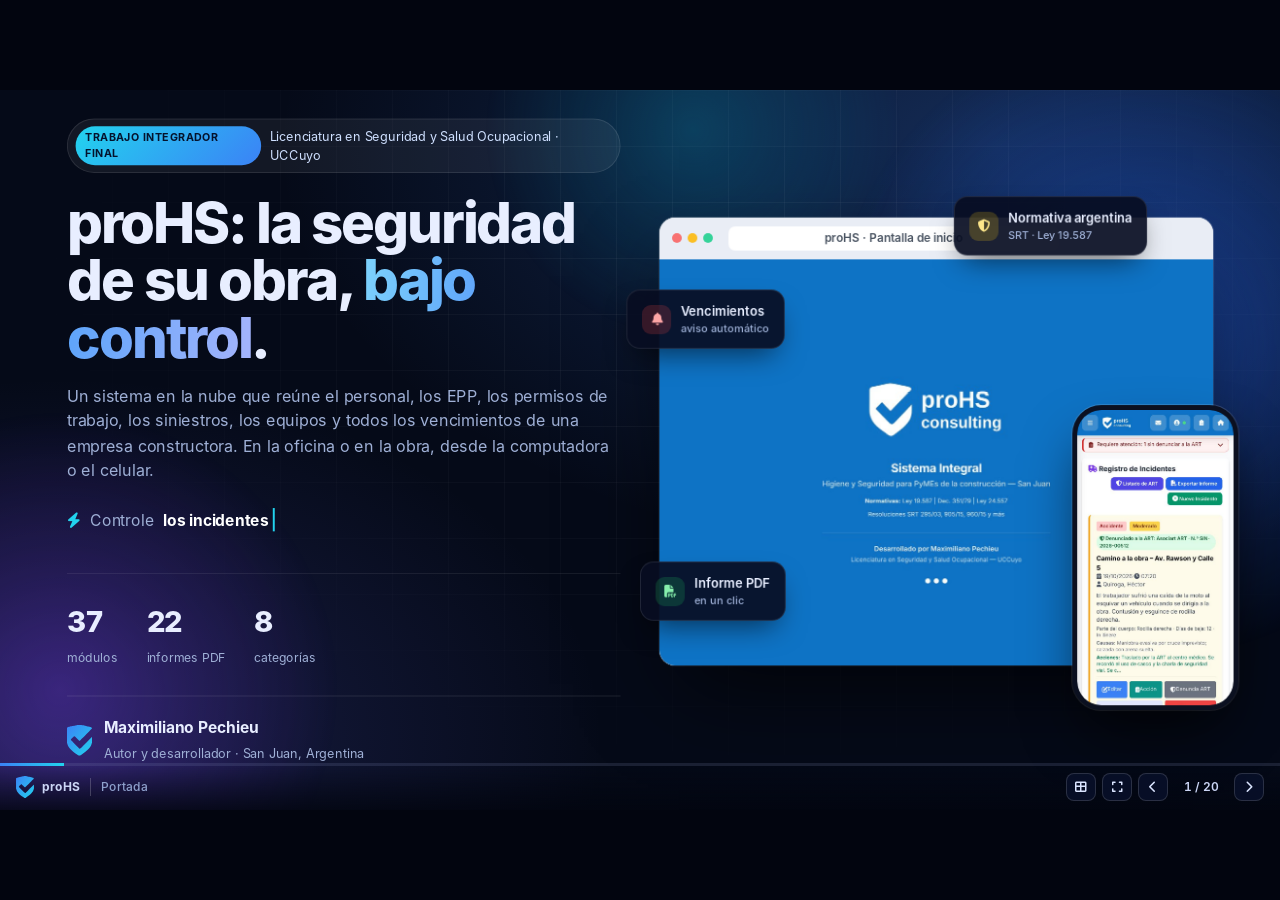
==== presentacion.html @ 83e99e9d "Publicar sitio proHS" ====
<!DOCTYPE html>
<html lang="es">
<head>
<meta charset="utf-8">
<meta name="viewport" content="width=device-width,initial-scale=1">
<title>proHS · Presentación</title>
<meta name="robots" content="noindex">
<meta name="theme-color" content="#050a18">
<link rel="icon" type="image/svg+xml" href="assets/img/logo-mark.svg">
<link rel="stylesheet" href="assets/css/fa.min.css">
<link rel="stylesheet" href="assets/css/deck-base.css">
<link rel="stylesheet" href="assets/css/deck.css">
</head>
<body>
<div id="dk">
  <div class="dkstage" id="dkstage">
<section class="slide hero cover" id="portada" data-title="Portada">
  <div class="grid-bg"></div><div class="blob a"></div><div class="blob b"></div><div class="blob c"></div>
  <div class="wrap">
    <div>
      <div class="pill rv"><b>TRABAJO INTEGRADOR FINAL</b> Licenciatura en Seguridad y Salud Ocupacional · UCCuyo</div>
      <h1 class="rv" style="--d:.08s">proHS: la seguridad de su obra, <span class="grad">bajo control</span>.</h1>
      <p class="lead rv" style="--d:.16s">Un sistema en la nube que reúne el personal, los EPP, los permisos de trabajo, los siniestros, los equipos y todos los vencimientos de una empresa constructora. En la oficina o en la obra, desde la computadora o el celular.</p>
      <div class="rot rv" style="--d:.22s"><i class="fa-solid fa-bolt"></i> Controle <span id="rot"></span></div>
      <div class="hstats rv" style="--d:.28s">
        <div><b data-count="37">0</b><span>módulos</span></div>
        <div><b data-count="22" data-plus="+">0</b><span>informes PDF</span></div>
        <div><b data-count="8">0</b><span>categorías</span></div>
      </div>
      <div class="cvauthor rv" style="--d:.34s"><img src="assets/img/logo-mark.svg" alt="" width="26" height="32"><div><b>Maximiliano Pechieu</b><small>Autor y desarrollador · San Juan, Argentina</small></div></div>
    </div>
    <div class="stage rv r" style="--d:.2s" id="stage3d">
      <div class="browser" id="tilt">
        <div class="bar"><i></i><i></i><i></i><span id="hwin">proHS · Pantalla de inicio</span></div>
        <div class="slides" id="hslides" data-zoom data-group="hero">
          <img class="on" src="assets/img/thumb/obra-splash.jpg" data-full="assets/img/full/obra-splash.jpg" data-title="Pantalla de inicio" data-win="Pantalla de inicio" alt="Pantalla de inicio de proHS">
          <img src="assets/img/thumb/obra-home.jpg" data-full="assets/img/full/obra-home.jpg" data-title="Página principal" data-win="Página principal" alt="Página principal de una obra" loading="lazy">
          <img src="assets/img/thumb/obra-incidents.jpg" data-full="assets/img/full/obra-incidents.jpg" data-title="Incidentes" data-win="Incidentes" alt="Registro de incidentes" loading="lazy">
          <img src="assets/img/thumb/obra-riskmatrix.jpg" data-full="assets/img/full/obra-riskmatrix.jpg" data-title="Matriz de riesgos" data-win="Matriz de riesgos" alt="Matriz de riesgos" loading="lazy">
          <img src="assets/img/thumb/obra-dashboard.jpg" data-full="assets/img/full/obra-dashboard.jpg" data-title="Resumen y estadísticas" data-win="Resumen y estadísticas" alt="Resumen y estadísticas" loading="lazy">
        </div>
      </div>
      <div class="hphone"><img src="assets/img/thumb/mobile-incidents.jpg" alt="Registro de incidentes en el celular"></div>
      <div class="chipf c1"><i class="fa-solid fa-bell"></i><div>Vencimientos<small>aviso automático</small></div></div>
      <div class="chipf c2"><i class="fa-solid fa-file-pdf"></i><div>Informe PDF<small>en un clic</small></div></div>
      <div class="chipf c3"><i class="fa-solid fa-shield-halved"></i><div>Normativa argentina<small>SRT · Ley 19.587</small></div></div>
    </div>
  </div>
</section>
<section class="slide stats stats-s" id="sistema" data-title="Todo en un sistema"><div class="wrap">
  <span class="eyebrow rv">Todo en un sistema</span>
  <h2 class="title rv" style="--d:.06s">Un legajo de seguridad que <span class="grad">nunca se vence</span>.</h2>
  <p class="lead rv" style="--d:.12s">Casi todos los módulos tienen fechas: habilitaciones, exámenes, extintores, seguros y capacitaciones. proHS las junta en un calendario y le avisa antes de que algo se venza.</p>
  <div class="sgrid">
    <div class="sbox rv z" style="--c:#38bdf8"><i class="fa-solid fa-layer-group"></i><b data-count="37">0</b><span>módulos de gestión</span></div>
    <div class="sbox rv z" style="--c:#a78bfa;--d:.08s"><i class="fa-solid fa-file-pdf"></i><b data-count="22" data-plus="+">0</b><span>informes PDF listos</span></div>
    <div class="sbox rv z" style="--c:#34d399;--d:.16s"><i class="fa-solid fa-leaf"></i><b data-count="13">0</b><span>pestañas de gestión ambiental</span></div>
    <div class="sbox rv z" style="--c:#fbbf24;--d:.24s"><i class="fa-solid fa-book"></i><b data-count="120" data-plus="+">0</b><span>términos en el glosario SRT</span></div>
  </div>
</div><div class="marq"><div class="track" id="marq"></div></div></section>
<section class="slide feat feat-a" id="funciones" data-title="Un solo sistema, en la obra y en la oficina"><div class="wrap"><span class="eyebrow rv">Lo que hace especial a proHS</span><h2 class="title rv" style="--d:.06s">Un solo sistema, <span class="grad">en la obra y en la oficina</span>.</h2><div class="bento"><div class="bx w4 rv" style="--c:#0891b2">
      <div class="ic"><i class="fa-solid fa-calendar-days"></i></div>
      <h3>Un calendario único de vencimientos</h3>
      <p>Habilitaciones, exámenes médicos, recargas de extintores, seguros y capacitaciones en una sola vista. Pase el cursor por un día y mire el detalle.</p>
      <div class="shot" data-zoom data-group="feat" data-full="assets/img/full/tooltip-calendario.jpg" data-title="Calendario de vencimientos" data-cap="Al pasar el cursor sobre un día aparece el detalle de sus eventos."><img src="assets/img/thumb/tooltip-calendario.jpg" alt="Calendario con detalle" loading="lazy"></div>
    </div><div class="bx w2 rv" style="--c:#dc2626;--d:.08s">
      <div class="ic"><i class="fa-solid fa-file-pdf"></i></div>
      <h3>Informes PDF en un clic</h3>
      <p>Con membrete propio, listos para presentar o archivar.</p>
      <div class="fan">
        <img src="assets/img/pdf/riesgos.jpg" data-zoom data-group="feat" data-full="assets/img/pdf/riesgos.jpg" data-title="Informe de matriz de riesgos" alt="Informe de riesgos" loading="lazy">
        <img src="assets/img/pdf/incidentes.jpg" data-zoom data-group="feat" data-full="assets/img/pdf/incidentes.jpg" data-title="Informe de incidentes" alt="Informe de incidentes" loading="lazy">
        <img src="assets/img/pdf/extintores.jpg" data-zoom data-group="feat" data-full="assets/img/pdf/extintores.jpg" data-title="Informe de extintores" alt="Informe de extintores" loading="lazy">
      </div>
    </div><div class="bx w2 rv" style="--c:#4f46e5">
      <div class="ic"><i class="fa-solid fa-building"></i></div>
      <h3>Empresas y obras</h3>
      <p>La constructora es dueña del personal y los equipos; cada obra guarda sus propios datos sin mezclarse con las demás.</p>
      <div class="tags"><span>Personal compartido</span><span>Equipos por obra</span><span>Historial</span></div>
    </div><div class="bx w2 rv" style="--c:#d97706;--d:.08s">
      <div class="ic"><i class="fa-solid fa-scale-balanced"></i></div>
      <h3>Normativa argentina integrada</h3>
      <p>Matriz de riesgos, RGRL, carga de fuego, NIOSH y glosario con la normativa de cada término.</p>
      <div class="tags"><span>Ley 19.587</span><span>Dec. 351/79</span><span>Dec. 911/96</span><span>Res. SRT</span></div>
    </div><div class="bx w2 rv" style="--c:#0d9488;--d:.16s">
      <div class="ic"><i class="fa-solid fa-user-shield"></i></div>
      <h3>Perfiles y permisos</h3>
      <p>Cada persona ve solo los módulos que su perfil habilita. Cinco perfiles de fábrica y los propios que necesite.</p>
      <div class="tags"><span>Usuarios</span><span>Auditoría</span><span>Copias</span></div>
    </div></div></div></section>
<section class="slide nomina nom-s" id="nomina" data-title="Nómina de personal"><div class="wrap">
  <div class="nmh">
    <span class="eyebrow rv">Nómina de personal</span>
    <h2 class="title rv" style="--d:.06s">Carga un dato una vez y <span class="grad">se ve en toda la aplicación</span>.</h2>
    <p class="lead rv" style="--d:.12s">Cada trabajador tiene una ficha que se completa sola con lo que se registra en los demás módulos. Mire cómo lo que se carga en un módulo aparece en la ficha, sin volver a escribir nada.</p>
    <div class="tpills rv" style="--d:.18s"><span><i class="fa-solid fa-helmet-safety"></i> Obras</span><span><i class="fa-solid fa-shield-halved"></i> ART</span><span><i class="fa-solid fa-user-doctor"></i> Vigilancia de salud</span><span><i class="fa-solid fa-graduation-cap"></i> Capacitaciones</span><span><i class="fa-solid fa-vest-patches"></i> EPP</span><span><i class="fa-solid fa-file-signature"></i> Protocolos</span></div>
  </div>
  <div class="ttabs nmt rv" id="nmt" role="tablist" aria-label="Elegir ejemplo" style="--d:.2s">
    <button class="on" data-s="0" style="--c:#7c3aed" role="tab"><i class="fa-solid fa-vest-patches"></i> Entrega de EPP</button>
    <button data-s="1" style="--c:#2563eb" role="tab"><i class="fa-solid fa-graduation-cap"></i> Capacitación</button>
    <button data-s="2" style="--c:#d97706" role="tab"><i class="fa-solid fa-user-doctor"></i> Examen médico</button>
    <button data-s="3" style="--c:#4f46e5" role="tab"><i class="fa-solid fa-file-signature"></i> Protocolo nuevo</button>
  </div>
  <div class="nmst rv" style="--d:.25s" id="nmst" aria-label="Ejemplo animado: un dato cargado en un módulo aparece en la ficha del trabajador">
    <div class="win wl" id="wl">
      <!-- 0 · EPP -->
      <div class="lp on" data-s="0">
        <div class="wb"><i></i><i></i><i></i><span>proHS · Gestión de EPP</span></div>
        <div class="wbd">
          <div class="mh"><i class="fa-solid fa-helmet-safety" style="color:#6d28d9"></i> Gestión de EPP</div>
          <div class="ft">Registrar Entrega de EPP</div>
          <div class="fld" data-step data-t="Mamani, Carlos"><span class="phd">Empleado (elija de la nómina) *</span><span class="tx"></span></div>
          <div class="g2"><div class="fld" data-step data-t="Pantalla facial"><span class="phd">Artículo EPP *</span><span class="tx"></span></div><div class="fld" data-step data-t="Única"><span class="phd">Talla</span><span class="tx"></span></div></div>
          <div class="g2"><div class="fld" data-step data-t="1"><span class="phd">Cantidad *</span><span class="tx"></span></div><div class="fld" data-step data-t="12"><span class="phd">Vida útil (meses)</span><span class="tx"></span></div></div>
          <div class="sg" data-step="sig"><small><i class="fa-solid fa-file-signature"></i> Firma del empleado que recibe</small><svg viewBox="0 0 220 44" preserveAspectRatio="none"><path d="M6 30 C20 6 30 40 44 20 S66 8 76 26 S96 38 108 16 S130 10 140 28 S168 36 214 12" pathLength="1"/></svg></div>
          <button type="button" class="bt g" data-step="btn"><i class="fa-solid fa-floppy-disk"></i> Registrar Entrega</button>
        </div>
        <div class="tst"><i class="fa-solid fa-circle-check"></i> Entrega registrada</div>
      </div>
      <!-- 1 · Capacitación -->
      <div class="lp" data-s="1">
        <div class="wb"><i></i><i></i><i></i><span>proHS · Capacitaciones</span></div>
        <div class="wbd">
          <div class="mh"><i class="fa-solid fa-graduation-cap" style="color:#1d4ed8"></i> Capacitaciones</div>
          <div class="ft">Nueva Capacitación</div>
          <div class="fld" data-step data-t="Trabajo seguro en altura"><span class="phd">Título de la capacitación *</span><span class="tx"></span></div>
          <div class="g2"><div class="fld" data-step data-t="2"><span class="phd">Duración (hs) *</span><span class="tx"></span></div><div class="fld" data-step data-t="Téc. M. Vega"><span class="phd">Instructor *</span><span class="tx"></span></div></div>
          <div class="cks"><small>Asistentes (de la nómina de personal)</small>
            <label class="ck"><i class="ckb"></i> Godoy, Ramón</label>
            <label class="ck" data-step="ck"><i class="ckb"></i> Mamani, Carlos</label>
            <label class="ck"><i class="ckb"></i> Pérez, Juan</label></div>
          <div class="cks"><small>Protocolos que se explican</small><label class="ck" data-step="ck"><i class="ckb"></i> <b class="mono">PRC-001</b> Rev. 02 — Trabajo en altura</label></div>
          <button type="button" class="bt b" data-step="btn"><i class="fa-solid fa-floppy-disk"></i> Guardar capacitación</button>
        </div>
        <div class="tst"><i class="fa-solid fa-circle-check"></i> Capacitación guardada</div>
      </div>
      <!-- 2 · Examen -->
      <div class="lp" data-s="2">
        <div class="wb"><i></i><i></i><i></i><span>proHS · Vigilancia de Salud</span></div>
        <div class="wbd">
          <div class="mh"><i class="fa-solid fa-heart-pulse" style="color:#be123c"></i> Vigilancia de Salud</div>
          <div class="ft">Nuevo Examen Médico</div>
          <div class="fld sel" data-step data-t="Mamani, Carlos"><span class="phd">Elegir de la nómina de personal...</span><span class="tx"></span><i class="fa-solid fa-chevron-down"></i></div>
          <div class="g2"><div class="fld sel" data-step data-t="Periódico"><span class="phd">Tipo de examen *</span><span class="tx"></span><i class="fa-solid fa-chevron-down"></i></div><div class="fld sel" data-step data-t="Apto"><span class="phd">Resultado</span><span class="tx"></span><i class="fa-solid fa-chevron-down"></i></div></div>
          <div class="g2"><div class="fld" data-step data-t="17/11/2026"><span class="phd">Fecha del examen</span><span class="tx"></span></div><div class="fld" data-step data-t="17/11/2027"><span class="phd">Próximo control</span><span class="tx"></span></div></div>
          <div class="note"><i class="fa-solid fa-lock"></i> Los datos de salud quedan protegidos: solo los ven los perfiles autorizados.</div>
          <button type="button" class="bt g" data-step="btn"><i class="fa-solid fa-floppy-disk"></i> Guardar examen</button>
        </div>
        <div class="tst"><i class="fa-solid fa-circle-check"></i> Examen registrado</div>
      </div>
      <!-- 3 · Protocolo -->
      <div class="lp" data-s="3">
        <div class="wb"><i></i><i></i><i></i><span>proHS · Protocolos y procedimientos</span></div>
        <div class="wbd">
          <div class="mh"><i class="fa-solid fa-file-signature" style="color:#4338ca"></i> Protocolos y procedimientos</div>
          <div class="ft">Nuevo documento</div>
          <div class="g2"><div class="fld" data-step data-t="PRC-005"><span class="phd">Código *</span><span class="tx"></span></div><div class="fld" data-step data-t="00"><span class="phd">Revisión</span><span class="tx"></span></div></div>
          <div class="fld" data-step data-t="Trabajo en espacios confinados"><span class="phd">Título *</span><span class="tx"></span></div>
          <div class="fld sel" data-step data-t="Vigente"><span class="phd">Estado</span><span class="tx"></span><i class="fa-solid fa-chevron-down"></i></div>
          <div class="note"><i class="fa-solid fa-paperclip"></i> El archivo del procedimiento se adjunta al documento.</div>
          <button type="button" class="bt b" data-step="btn"><i class="fa-solid fa-floppy-disk"></i> Guardar</button>
        </div>
        <div class="tst"><i class="fa-solid fa-circle-check"></i> Documento guardado</div>
      </div>
    </div>

    <div class="nmlk" aria-hidden="true"><i class="fa-solid fa-right-long"></i><span>Se refleja en la ficha</span></div>

    <div class="win wr" id="wr">
      <!-- 0 · EPP -->
      <div class="rp on" data-s="0">
        <div class="wb"><i></i><i></i><i></i><span>proHS · Nómina de Personal · Ficha</span></div>
        <div class="wbd"><div class="fh"><span class="fav">M</span><div><b>Mamani, Carlos</b><small>Oficial albañil · Estructura · Personal propio · Leg. LEG-0231</small><div class="chs"><span class="ch g">ART vigente</span><span class="ch g">Apto</span><span class="ch n">Activo</span></div></div></div>
          <section class="cd blue" data-fly><header><i class="fa-solid fa-hard-hat"></i><span>EPP entregados (<span class="bf">2</span><span class="af">3</span>)</span></header><ul>
            <li class="af nw"><span>Pantalla facial</span><em>17/11/2026</em><b class="nuevo">Nuevo</b></li>
            <li class=""><span>Arnés de seguridad</span><em>12/3/2026</em></li><li class=""><span>Casco de seguridad</span><em>12/3/2026</em></li></ul></section>
          <section class="cd blue"><header><i class="fa-solid fa-graduation-cap"></i> Capacitaciones (2)</header><ul><li class=""><span>Primeros auxilios y RCP básico</span><em>18/6/2026</em></li><li class=""><span>Uso y Mantenimiento de EPP</span><em>5/4/2026</em></li></ul></section>
        </div>
      </div>
      <!-- 1 · Capacitación -->
      <div class="rp" data-s="1">
        <div class="wb"><i></i><i></i><i></i><span>proHS · Nómina de Personal · Ficha</span></div>
        <div class="wbd"><div class="fh"><span class="fav">M</span><div><b>Mamani, Carlos</b><small>Oficial albañil · Estructura · Personal propio · Leg. LEG-0231</small><div class="chs"><span class="ch g">ART vigente</span><span class="ch g">Apto</span><span class="ch n">Activo</span></div></div></div>
          <section class="cd blue" data-fly><header><i class="fa-solid fa-graduation-cap"></i><span>Capacitaciones (<span class="bf">2</span><span class="af">3</span>)</span></header><ul>
            <li class="af nw"><span>Trabajo seguro en altura</span><em>17/11/2026</em><b class="nuevo">Nuevo</b></li><li class=""><span>Primeros auxilios y RCP básico</span><em>18/6/2026</em></li><li class=""><span>Uso y Mantenimiento de EPP</span><em>5/4/2026</em></li></ul></section>
          <section class="cd ind"><header><i class="fa-solid fa-book"></i> Protocolos y procedimientos vigentes</header><ul class="pr">
            <li><span><b class="mono">INS-004</b> Rev. 00 — Hormigonado con bomba y vibrado</span><span class="ch g">Al día · Rev. 00</span></li>
            <li class="chg"><span><b class="mono">PRC-001</b> Rev. 02 — Trabajo en altura</span><span class="bf ch r">Sin capacitar ni notificar</span><span class="af ch g nw">Al día · Rev. 02 · 17/11/2026</span></li></ul></section>
        </div>
      </div>
      <!-- 2 · Examen -->
      <div class="rp" data-s="2">
        <div class="wb"><i></i><i></i><i></i><span>proHS · Nómina de Personal · Ficha</span></div>
        <div class="wbd"><div class="fh"><span class="fav">M</span><div><b>Mamani, Carlos</b><small>Oficial albañil · Estructura · Personal propio · Leg. LEG-0231</small><div class="chs"><span class="ch g">ART vigente</span><span class="ch r bf">Sin examen médico</span><span class="ch g af">Apto</span><span class="ch n">Activo</span></div></div></div>
          <section class="cd yel" data-fly><header><i class="fa-solid fa-user-doctor"></i> Aptitud médica</header>
            <p class="warnp bf"><i class="fa-solid fa-triangle-exclamation"></i> No hay examen cargado en el módulo Médico para este trabajador.</p>
            <dl class="af nw"><div><dt>Último examen</dt><dd>17/11/2026 (Periódico)</dd></div><div><dt>Resultado</dt><dd>Apto</dd></div><div><dt>Próximo control</dt><dd>17/11/2027</dd></div></dl></section>
          <section class="cd grn"><header><i class="fa-solid fa-shield-halved"></i> ART</header>
            <dl><div><dt>Aseguradora</dt><dd>Cuyo ART</dd></div><div><dt>Vigencia</dt><dd>1/1/2026 al 31/3/2027</dd></div></dl></section>
        </div>
      </div>
      <!-- 3 · Protocolo -->
      <div class="rp" data-s="3">
        <div class="wb"><i></i><i></i><i></i><span>proHS · Nómina de Personal · Ficha</span></div>
        <div class="wbd"><div class="fh"><span class="fav">M</span><div><b>Mamani, Carlos</b><small>Oficial albañil · Estructura · Personal propio · Leg. LEG-0231</small><div class="chs"><span class="ch g">ART vigente</span><span class="ch g">Apto</span><span class="ch n">Activo</span></div></div></div>
          <section class="cd ind" data-fly><header><i class="fa-solid fa-book"></i> Protocolos y procedimientos vigentes</header><ul class="pr">
            <li><span><b class="mono">INS-004</b> Rev. 00 — Hormigonado con bomba y vibrado</span><span class="ch g">Al día · Rev. 00</span></li>
            <li><span><b class="mono">PRC-001</b> Rev. 02 — Trabajo en altura</span><span class="ch g">Al día · Rev. 02</span></li>
            <li class="af nw"><span><b class="mono">PRC-005</b> Rev. 00 — Trabajo en espacios confinados</span><span class="ch r">Sin capacitar ni notificar</span></li></ul></section>
          <section class="cd blue"><header><i class="fa-solid fa-graduation-cap"></i> Capacitaciones (2)</header><ul><li class=""><span>Primeros auxilios y RCP básico</span><em>18/6/2026</em></li><li class=""><span>Uso y Mantenimiento de EPP</span><em>5/4/2026</em></li></ul></section>
        </div>
      </div>
    </div>
    <div class="cur" id="cur" aria-hidden="true"><svg viewBox="0 0 24 24" width="22" height="22"><path d="M4 2l15 9-7 1.6L9 20z" fill="#0f172a" stroke="#fff" stroke-width="1.4" stroke-linejoin="round"/></svg><i class="rip"></i></div>
    <div class="fly" id="fly" aria-hidden="true"><i class="fa-solid fa-arrow-right-arrow-left"></i><span></span></div>
  </div>
  <p class="nmcap" id="nmcap" aria-live="polite"></p>
</div></section>
<section class="slide docs light doc-a" id="documentos" data-title="Gestión documental"><div class="wrap"><div class="nmh">
    <span class="eyebrow rv">Gestión documental</span>
    <h2 class="title rv" style="--d:.06s">Todos los documentos <span class="grad">al alcance</span>, sin carpetas compartidas.</h2>
    <p class="lead rv" style="--d:.12s">Programas de seguridad, constancias de ART, habilitaciones, seguros, certificados, planos y actas: todo vive dentro de proHS, cargado una sola vez con su vencimiento y su archivo adjunto.</p>
    <div class="tpills rv" style="--d:.18s"><span><i class="fa-solid fa-paperclip"></i> Archivos adjuntos</span><span><i class="fa-solid fa-calendar-check"></i> Vencimientos</span><span><i class="fa-solid fa-map-location-dot"></i> Guía por provincia y rubro</span><span><i class="fa-solid fa-comments"></i> Comentarios</span><span><i class="fa-solid fa-file-pdf"></i> Legajo de obra</span></div>
  </div><div class="ttabs nmt rv" id="dct" role="tablist" aria-label="Elegir ejemplo" style="--d:.2s">
    <button class="on" data-s="0" style="--c:#0f766e" role="tab"><i class="fa-solid fa-file-circle-check"></i> Renovar un documento vencido</button>
    <button data-s="1" style="--c:#2563eb" role="tab"><i class="fa-solid fa-shield-halved"></i> Cargar lo que faltaba</button>
    <button data-s="2" style="--c:#d97706" role="tab"><i class="fa-solid fa-hourglass-half"></i> Renovar antes de que venza</button>
  </div><div class="nmst rv" style="--d:.25s" id="dcst" aria-label="Ejemplo animado: un documento cargado actualiza el estado de toda la documentación">
    <div class="win wl">
      <div class="lp on" data-s="0">
        <div class="wb"><i></i><i></i><i></i><span>proHS · Gestión Documental</span></div>
        <div class="wbd">
          <div class="mh"><i class="fa-solid fa-folder-open" style="color:#0f766e"></i> Agregar Documento</div>
          <div class="fld sel" data-step data-t="Programa de Seguridad (Res. 51/97)"><span class="phd">Tipo de documento *</span><span class="tx"></span><i class="fa-solid fa-chevron-down"></i></div>
          <div class="g2"><div class="fld" data-step data-t="Vigente"><span class="phd">Estado *</span><span class="tx"></span></div><div class="fld" data-step data-t="28/10/2027"><span class="phd">Fecha de vencimiento</span><span class="tx"></span></div></div>
          <div class="g2"><div class="fld" data-step data-t="Gabriela Ríos"><span class="phd">Responsable</span><span class="tx"></span></div><div class="fld" data-step data-t="PS-2026-021"><span class="phd">N.º de expediente</span><span class="tx"></span></div></div>
          <div class="fld" data-step data-t="programa-seguridad-2026.pdf"><span class="phd"><i class="fa-solid fa-paperclip"></i> Archivo adjunto (PDF, foto o Word)</span><span class="tx"></span></div>
          <button type="button" class="bt g" data-step="btn"><i class="fa-solid fa-floppy-disk"></i> Guardar Documento</button>
        </div>
        <div class="tst"><i class="fa-solid fa-circle-check"></i> Documento guardado</div>
      </div>
      <div class="lp" data-s="1">
        <div class="wb"><i></i><i></i><i></i><span>proHS · Gestión Documental</span></div>
        <div class="wbd">
          <div class="mh"><i class="fa-solid fa-folder-open" style="color:#0f766e"></i> Agregar Documento</div>
          <div class="fld sel" data-step data-t="Constancia de Afiliación a ART"><span class="phd">Tipo de documento *</span><span class="tx"></span><i class="fa-solid fa-chevron-down"></i></div>
          <div class="g2"><div class="fld" data-step data-t="Vigente"><span class="phd">Estado *</span><span class="tx"></span></div><div class="fld" data-step data-t="31/03/2027"><span class="phd">Fecha de vencimiento</span><span class="tx"></span></div></div>
          <div class="g2"><div class="fld" data-step data-t="Cuyo ART"><span class="phd">Responsable</span><span class="tx"></span></div><div class="fld" data-step data-t="ART-2026-0415"><span class="phd">N.º de expediente</span><span class="tx"></span></div></div>
          <div class="fld" data-step data-t="constancia-art-2026.pdf"><span class="phd"><i class="fa-solid fa-paperclip"></i> Archivo adjunto (PDF, foto o Word)</span><span class="tx"></span></div>
          <button type="button" class="bt g" data-step="btn"><i class="fa-solid fa-floppy-disk"></i> Guardar Documento</button>
        </div>
        <div class="tst"><i class="fa-solid fa-circle-check"></i> Constancia guardada</div>
      </div>
      <div class="lp" data-s="2">
        <div class="wb"><i></i><i></i><i></i><span>proHS · Gestión Documental</span></div>
        <div class="wbd">
          <div class="mh"><i class="fa-solid fa-folder-open" style="color:#0f766e"></i> Agregar Documento</div>
          <div class="fld sel" data-step data-t="Coordinación de H&amp;S entre Contratistas"><span class="phd">Tipo de documento *</span><span class="tx"></span><i class="fa-solid fa-chevron-down"></i></div>
          <div class="g2"><div class="fld" data-step data-t="Vigente"><span class="phd">Estado *</span><span class="tx"></span></div><div class="fld" data-step data-t="17/11/2027"><span class="phd">Fecha de vencimiento</span><span class="tx"></span></div></div>
          <div class="g2"><div class="fld" data-step data-t="Maximiliano Pechieu"><span class="phd">Responsable</span><span class="tx"></span></div><div class="fld" data-step data-t="COORD-2026-02"><span class="phd">N.º de expediente</span><span class="tx"></span></div></div>
          <div class="fld" data-step data-t="acta-coordinacion-contratistas.pdf"><span class="phd"><i class="fa-solid fa-paperclip"></i> Archivo adjunto (PDF, foto o Word)</span><span class="tx"></span></div>
          <button type="button" class="bt g" data-step="btn"><i class="fa-solid fa-floppy-disk"></i> Guardar Documento</button>
        </div>
        <div class="tst"><i class="fa-solid fa-circle-check"></i> Documento renovado</div>
      </div>
    </div>
    <div class="nmlk" aria-hidden="true"><i class="fa-solid fa-right-long"></i><span>Se actualiza el estado</span></div>
    <div class="win wr">
      <div class="rp on" data-s="0">
        <div class="wb"><i></i><i></i><i></i><span>proHS · Gestión Documental</span></div>
        <div class="wbd"><div class="mh"><i class="fa-solid fa-folder-open" style="color:#0f766e"></i> Gestión Documental</div>
          <div class="kps"><div class="kp g"><b><span class="bf">19</span><span class="af">20</span></b><small>Al día</small></div><div class="kp y"><b>1</b><small>Por vencer</small></div><div class="kp r"><b><span class="bf">6</span><span class="af">5</span></b><small>Vencidos o faltantes</small></div><div class="kp b"><b>2</b><small>En trámite</small></div></div>
          <div class="dcw" data-fly>
            <section class="cd dk red bf"><header><i class="fa-solid fa-circle-xmark"></i><span>Programa de Seguridad (Res. 51/97)</span></header><dl><div><dt>Estado</dt><dd>Vencido (vencido hace 20 días)</dd></div><div><dt>Vencimiento</dt><dd>28/10/2026</dd></div><div><dt>Responsable</dt><dd>Gabriela Ríos</dd></div></dl></section>
            <section class="cd dk grn af nw"><header><i class="fa-solid fa-circle-check"></i><span>Programa de Seguridad (Res. 51/97)</span><b class="nuevo">Nuevo</b></header><dl><div><dt>Estado</dt><dd>Vigente (vence en 365 días)</dd></div><div><dt>Vencimiento</dt><dd>28/10/2027</dd></div><div><dt>Responsable</dt><dd>Gabriela Ríos</dd></div><div><dt>Adjunto</dt><dd><i class="fa-solid fa-paperclip"></i> programa-seguridad-2026.pdf</dd></div></dl></section>
          </div>
          <section class="cd dk yel"><header><i class="fa-solid fa-triangle-exclamation"></i><span>Coordinación de H&amp;S entre Contratistas (Res. SRT 319/99)</span></header><dl><div><dt>Estado</dt><dd>Por vencer (vence en 22 días)</dd></div><div><dt>Vencimiento</dt><dd>09/12/2026</dd></div></dl></section>
        </div>
      </div>
      <div class="rp" data-s="1">
        <div class="wb"><i></i><i></i><i></i><span>proHS · Guía de requisitos y habilitaciones</span></div>
        <div class="wbd"><div class="mh"><i class="fa-solid fa-map-location-dot" style="color:#0f766e"></i> Guía de requisitos</div>
          <div class="ft">San Juan · Construcción / obra</div>
          <div class="pgh"><span class="bf">53% cubierto</span><span class="af nw">56% cubierto</span></div>
          <div class="pgb"><i class="bf" style="width:53%"></i><i class="af" style="width:56%"></i></div>
          <div class="chs"><span class="ch g"><span class="bf">18</span><span class="af">19</span> Cumple</span><span class="ch r"><span class="bf">14</span><span class="af">13</span> Falta</span><span class="ch n">2 Vencido</span><span class="ch n">1 En trámite</span></div>
          <div class="dcw" data-fly>
            <section class="cd dk red bf"><header><span class="ch r">Falta</span><span>Afiliación a una ART y constancia de cobertura vigente</span></header><p class="warnp"><i class="fa-solid fa-magnifying-glass"></i> No hay documento ni registro cargado en proHS.</p></section>
            <section class="cd dk grn af nw"><header><span class="ch g">Cumple</span><span>Afiliación a una ART y constancia de cobertura vigente</span><b class="nuevo">Nuevo</b></header><p class="okp"><i class="fa-solid fa-paperclip"></i> Constancia de Afiliación a ART · vence 31/03/2027</p></section>
          </div>
          <section class="cd dk"><header><span class="ch r">Falta</span><span>Certificado de luces de emergencia</span></header><p class="warnp"><i class="fa-solid fa-magnifying-glass"></i> No hay documento ni registro cargado en proHS.</p></section>
        </div>
      </div>
      <div class="rp" data-s="2">
        <div class="wb"><i></i><i></i><i></i><span>proHS · Gestión Documental</span></div>
        <div class="wbd"><div class="mh"><i class="fa-solid fa-folder-open" style="color:#0f766e"></i> Gestión Documental</div>
          <div class="kps"><div class="kp g"><b><span class="bf">19</span><span class="af">20</span></b><small>Al día</small></div><div class="kp y"><b><span class="bf">1</span><span class="af">0</span></b><small>Por vencer</small></div><div class="kp r"><b>6</b><small>Vencidos o faltantes</small></div><div class="kp b"><b>2</b><small>En trámite</small></div></div>
          <div class="dcw" data-fly>
            <section class="cd dk yel bf"><header><i class="fa-solid fa-triangle-exclamation"></i><span>Coordinación de H&amp;S entre Contratistas (Res. SRT 319/99)</span></header><dl><div><dt>Estado</dt><dd>Por vencer (vence en 22 días)</dd></div><div><dt>Vencimiento</dt><dd>09/12/2026</dd></div><div><dt>Responsable</dt><dd>Maximiliano Pechieu</dd></div></dl></section>
            <section class="cd dk grn af nw"><header><i class="fa-solid fa-circle-check"></i><span>Coordinación de H&amp;S entre Contratistas (Res. SRT 319/99)</span><b class="nuevo">Nuevo</b></header><dl><div><dt>Estado</dt><dd>Vigente (vence en 365 días)</dd></div><div><dt>Vencimiento</dt><dd>17/11/2027</dd></div><div><dt>Responsable</dt><dd>Maximiliano Pechieu</dd></div><div><dt>Adjunto</dt><dd><i class="fa-solid fa-paperclip"></i> acta-coordinacion-contratistas.pdf</dd></div></dl></section>
          </div>
          <section class="cd dk red"><header><i class="fa-solid fa-circle-xmark"></i><span>Certificado de Luces de Emergencia</span></header><dl><div><dt>Estado</dt><dd>Faltante</dd></div><div><dt>Responsable</dt><dd>—</dd></div></dl></section>
        </div>
      </div>
    </div>
    <div class="cur" aria-hidden="true"><svg viewBox="0 0 24 24" width="22" height="22"><path d="M4 2l15 9-7 1.6L9 20z" fill="#0f172a" stroke="#fff" stroke-width="1.4" stroke-linejoin="round"/></svg><i class="rip"></i></div>
    <div class="fly" aria-hidden="true"><i class="fa-solid fa-arrow-right-arrow-left"></i><span></span></div>
  </div><p class="nmcap" id="dccap" aria-live="polite"></p></div></section>
<section class="slide docs light doc-b" id="documentos-legajo" data-title="Legajo y guía de requisitos"><div class="wrap"><div class="nmh"><span class="eyebrow rv">Gestión documental</span><h2 class="title rv" style="--d:.06s">El legajo completo, <span class="grad">al alcance de quien corresponde</span>.</h2></div><div class="dbn">
    <div class="rv" style="--d:.04s"><i class="fa-solid fa-lock"></i><h3>Sin recursos compartidos</h3><p>No hacen falta carpetas de red, unidades compartidas ni pendrives. Cada documento está dentro de proHS y lo ve quien tiene permiso.</p></div>
    <div class="rv" style="--d:.1s"><i class="fa-solid fa-bell"></i><h3>Vencimientos que avisan</h3><p>Los recuadros muestran qué está al día, por vencer, vencido o en trámite, y «Pendientes» avisa cuando algo está por vencer.</p></div>
    <div class="rv" style="--d:.16s"><i class="fa-solid fa-map-location-dot"></i><h3>Qué exige cada provincia</h3><p>Elige provincia y rubro, y la guía cruza lo exigible con lo que ya cargó: qué cumple y qué falta.</p></div>
    <div class="rv" style="--d:.22s"><i class="fa-solid fa-file-pdf"></i><h3>Legajo de obra en un clic</h3><p>Se genera un PDF con el estado de toda la documentación, listo para una inspección o para el comitente.</p></div>
  </div><div class="dgal">
    <figure class="rv"><div class="browser" data-zoom data-group="docs" data-full="assets/img/doc/doc-main.jpg" data-title="Gestión Documental" data-cap="Recuadros por estado, pestañas por categoría y cada documento con sus fechas, responsable y expediente."><div class="bar"><i></i><i></i><i></i><span>proHS · Gestión Documental</span></div><img src="assets/img/doc/doc-main.jpg" alt="Gestión documental: recuadros de estado y lista de documentos" loading="lazy" width="1400" height="1184"></div><figcaption><b>Todo en una pantalla.</b> Al día, por vencer, vencidos y en trámite, con pestañas por categoría: laboral, habilitaciones, incendios, ambiental, sanitario, salud y calidad.</figcaption></figure>
    <figure class="rv" style="--d:.1s"><div class="browser" data-zoom data-group="docs" data-full="assets/img/doc/doc-guia.jpg" data-title="Guía de requisitos y habilitaciones" data-cap="Provincia y rubro: la guía muestra qué cumple, qué vence y qué falta."><div class="bar"><i></i><i></i><i></i><span>proHS · Guía de requisitos</span></div><img src="assets/img/doc/doc-guia.jpg" alt="Guía de requisitos por provincia y rubro" loading="lazy" width="1400" height="1184"></div><figcaption><b>La guía le dice qué falta.</b> Elige la provincia y el rubro; proHS lista los requisitos nacionales, provinciales y municipales y los cruza con lo cargado.</figcaption></figure>
  </div></div></section>
<section class="slide planos pl-a" id="planos" data-title="Editor de planos y simulador"><div class="wrap"><div class="nmh">
    <span class="eyebrow rv">Planos de emergencia</span>
    <h2 class="title rv" style="--d:.06s">Dibuje el plano y <span class="grad">simule la evacuación</span> antes del simulacro.</h2>
    <p class="lead rv" style="--d:.12s">proHS trae su propio editor de planos: dibuja los muros y las puertas, coloca los símbolos de seguridad, ubica a las personas y el sistema calcula cuánto tardan en salir, traza las rutas y revisa el plano contra la normativa.</p>
    <div class="tpills rv" style="--d:.18s"><span><i class="fa-solid fa-pen-ruler"></i> Editor de planos</span><span><i class="fa-solid fa-person-running"></i> Simulador de evacuación</span><span><i class="fa-solid fa-cube"></i> Vista 3D</span><span><i class="fa-solid fa-building"></i> Varias plantas</span><span><i class="fa-solid fa-recycle"></i> Layout de residuos</span></div>
  </div><div class="plmain">
    <div class="browser rv plv"><div class="bar"><i></i><i></i><i></i><span>proHS · Planos de evacuación · Simulación</span></div>
      <video id="plvid" muted loop playsinline preload="none" poster="assets/img/doc/evac-sim-poster.jpg" aria-label="Simulación de evacuación: las personas del plano salen por las puertas siguiendo las rutas trazadas"><source src="assets/vid/evac-sim.mp4" type="video/mp4"></video></div>
    <div class="plft rv" style="--d:.1s">
      <h3>Del dibujo al resultado, sin salir de proHS</h3>
      <ul>
        <li><i class="fa-solid fa-pen-ruler"></i><span><b>Dibuja y pone escala real.</b> Muros, puertas, salidas, extintores, botiquín, luces de emergencia y más, con símbolos según IRAM 10005 e ISO 7010. Mide en el plano para calibrar los metros.</span></li>
        <li><i class="fa-solid fa-people-group"></i><span><b>Ubica a las personas</b> por grupos, juntas o muy dispersas, con comportamiento ideal o natural y una variación al azar para repetir el ensayo.</span></li>
        <li><i class="fa-solid fa-route"></i><span><b>Calcula y anima.</b> Tiempo total de evacuación, recorrido más largo, espera en cada salida y una animación con las personas saliendo. Un botón traza las rutas sugeridas.</span></li>
        <li><i class="fa-solid fa-clipboard-check"></i><span><b>Verifica el plano</b> contra el Decreto 351/79: ancho de salidas, distancia a la salida y al extintor, y le avisa qué falta cargar.</span></li>
        <li><i class="fa-solid fa-cube"></i><span><b>Vista 3D, varias plantas y PDF.</b> Evacuación de edificios con más de un piso y un PDF listo para imprimir.</span></li>
      </ul>
    </div>
  </div></div></section>
<section class="slide planos pl-b" id="planos-galeria" data-title="El plano, la simulación y la vista 3D"><div class="wrap"><div class="nmh"><span class="eyebrow rv">Planos de emergencia</span><h2 class="title rv" style="--d:.06s">Del editor al <span class="grad">resultado de la simulación</span>.</h2></div><div class="plgal">
    <figure class="rv"><div class="browser" data-zoom data-group="planos" data-full="assets/img/doc/evac-editor.jpg" data-title="Editor del plano de evacuación" data-cap="Muros, salidas, extintores, luces, grupos de personas y rutas dibujadas sobre una cuadrícula con escala."><div class="bar"><i></i><i></i><i></i><span>Editor de planos</span></div><img src="assets/img/doc/evac-editor.jpg" alt="Editor del plano de evacuación con símbolos, rutas y grupos de personas" loading="lazy" width="1500" height="1084"></div><figcaption><b>El editor.</b> Barra de herramientas, imán a muros, modo ortogonal y rutas de escape.</figcaption></figure>
    <figure class="rv" style="--d:.08s"><div class="browser" data-zoom data-group="planos" data-full="assets/img/doc/evac-sim.jpg" data-title="Resultado de la simulación" data-cap="Tiempo estimado, personas evacuadas, recorrido más largo y detalle por salida."><div class="bar"><i></i><i></i><i></i><span>Simulación de evacuación</span></div><img src="assets/img/doc/evac-sim.jpg" alt="Resultados de la simulación: tiempo, personas y detalle por salida" loading="lazy" width="1400" height="784"></div><figcaption><b>Los números.</b> Tiempo por salida, espera máxima y quién sale último.</figcaption></figure>
    <figure class="rv" style="--d:.16s"><div class="browser" data-zoom data-group="planos" data-full="assets/img/doc/evac-3d.jpg" data-title="Vista 3D" data-cap="El mismo plano en 3D, para orbitar y recorrer."><div class="bar"><i></i><i></i><i></i><span>Vista 3D</span></div><img src="assets/img/doc/evac-3d.jpg" alt="Vista 3D del plano de evacuación" loading="lazy" width="1400" height="1002"></div><figcaption><b>Vista 3D.</b> Para mostrar el plano a quien no lee planos.</figcaption></figure>
  </div></div></section>
<section class="slide planos pl-pdf" id="planos-pdf" data-title="Plano de evacuación en PDF"><div class="wrap"><div class="plpdf rv">
    <div class="pph">
      <span class="eyebrow">Plano en PDF</span>
      <h3>Y el plano sale listo para imprimir y colgar.</h3>
      <p>Cuando el plano está terminado, un botón genera el PDF en <b>A3 o A4</b> (el sistema le pregunta la hoja): plano con símbolos y rutas, referencias, teléfonos de emergencia, instrucciones ante una evacuación y la normativa de base. Es el cartel para exhibir en la obra o en la oficina.</p>
      <a class="dlb" href="assets/pdf/Plano-de-evacuacion-ejemplo.pdf" target="_blank" rel="noopener" download><i class="fa-solid fa-file-pdf"></i> Ver el PDF de ejemplo <small>A3 · 1 página</small></a>
    </div>
    <figure class="paper" data-zoom data-group="pdfs" data-full="assets/img/doc/pdf-evac.jpg" data-title="Plano de evacuación en PDF" data-cap="PDF generado por proHS con datos de ejemplo: plano, referencias, teléfonos de emergencia e instrucciones. Hoja A3."><img src="assets/img/doc/pdf-evac.jpg" alt="Plano de evacuación exportado a PDF en hoja A3" loading="lazy" width="1600" height="1132"></figure>
  </div></div></section>
<section class="slide planos pl-c" id="planos-layout" data-title="Layout de gestión de residuos"><div class="wrap plres"><div class="plhd">
      <span class="eyebrow rv">Layout de residuos</span>
      <h3 class="rv" style="--d:.05s">El mismo editor, para ordenar la gestión de residuos.</h3>
      <p class="rv" style="--d:.1s">Dibuja el predio con sus zonas (producción, patio de insumos, acopio transitorio, separación, patio de residuos y acopio de residuos peligrosos), ubica los contenedores por tipo y traza los circuitos de insumos, residuos y residuos peligrosos. proHS revisa el layout: separaciones mínimas, circuitos que no se crucen, contención de derrames, kit antiderrames y la dirección del viento frente a las fuentes de polvo.</p>
    </div><div class="plgal two">
      <figure class="rv"><div class="browser" data-zoom data-group="layout" data-full="assets/img/doc/res-editor.jpg" data-title="Layout de residuos" data-cap="Zonas, contenedores por tipo y circuitos de insumos, residuos y residuos peligrosos."><div class="bar"><i></i><i></i><i></i><span>Layout de gestión de residuos</span></div><img src="assets/img/doc/res-editor.jpg" alt="Layout de gestión de residuos con zonas, contenedores y circuitos" loading="lazy" width="1500" height="1084"></div><figcaption><b>El layout.</b> Zonas con su rótulo, símbolos de residuos por tipo y flujos por color.</figcaption></figure>
      <figure class="rv" style="--d:.1s"><div class="browser" data-zoom data-group="layout" data-full="assets/img/doc/res-check.jpg" data-title="Revisión del layout" data-cap="Cada punto de la revisión indica qué se cumple y con qué normativa se relaciona."><div class="bar"><i></i><i></i><i></i><span>Revisión del layout</span></div><img src="assets/img/doc/res-check.jpg" alt="Revisión automática del layout de residuos" loading="lazy" width="1448" height="716"></div><figcaption><b>La revisión.</b> Observaciones y puntos cumplidos, con la referencia normativa de cada uno.</figcaption></figure>
    </div></div></section>
<section class="slide planos pl-pdf" id="planos-layout-pdf" data-title="Layout de residuos en PDF"><div class="wrap"><div class="plpdf rev rv">
      <div class="pph">
        <span class="eyebrow">Layout en PDF</span>
        <h3>El layout también se exporta, con su revisión incluida.</h3>
        <p>El PDF trae el plano del predio con la leyenda de zonas y contenedores, y una segunda hoja con los <b>criterios y la revisión automática</b>: qué se cumple, qué falta y con qué normativa se relaciona. Queda listo para adjuntar a un legajo o presentar en una inspección.</p>
        <a class="dlb" href="assets/pdf/Layout-de-residuos-ejemplo.pdf" target="_blank" rel="noopener" download><i class="fa-solid fa-file-pdf"></i> Ver el PDF de ejemplo <small>A3</small></a>
      </div>
      <div class="pprs">
        <figure class="paper" data-zoom data-group="pdfs" data-full="assets/img/doc/pdf-layout-1.jpg" data-title="Layout de residuos en PDF · Plano" data-cap="Página 1: plano del predio con zonas, contenedores, circuitos y leyenda."><img src="assets/img/doc/pdf-layout-1.jpg" alt="Layout de residuos exportado a PDF, página del plano" loading="lazy" width="1600" height="1132"></figure>
        <figure class="paper" data-zoom data-group="pdfs" data-full="assets/img/doc/pdf-layout-2.jpg" data-title="Layout de residuos en PDF · Criterios y revisión" data-cap="Página 2: criterios aplicados, revisión automática y referencia normativa."><img src="assets/img/doc/pdf-layout-2.jpg" alt="Layout de residuos exportado a PDF, página de criterios y revisión" loading="lazy" width="1600" height="1132"></figure>
      </div>
    </div></div></section>
<section class="slide explore light exp-s" id="modulos" data-title="Explorador de módulos"><div class="wrap">
  <span class="eyebrow rv">Explorador de módulos</span>
  <h2 class="title rv" style="--d:.06s">Cada módulo, <span style="color:#1e40af">a pantalla completa</span>.</h2>
  
  <div class="tabs rv" id="tabs"></div>
  <p class="catblurb" id="blurb"></p>
  <div class="mgrid" id="mgrid"></div>
  <div class="amb rv" id="ambbox" style="display:none">
    <h3><i class="fa-solid fa-leaf"></i> Gestión ambiental: trece pestañas</h3>
    <p>El módulo más completo del sistema organiza la habilitación ambiental, la trazabilidad de residuos, el plan de gestión y el cierre de la obra.</p>
    <div class="agrid" id="agrid"></div>
  </div>
</div></section>
<section class="slide reports rep-s" id="informes" data-title="Informes PDF"><div class="wrap">
  <span class="eyebrow rv">Informes</span>
  <h2 class="title rv" style="--d:.06s">Del dato al documento, <span class="grad">sin planillas</span>.</h2>
  <p class="lead rv" style="--d:.12s">Cada módulo genera su propio informe PDF con membrete, resumen y detalle. Estas son las primeras páginas de informes reales generados con datos de ejemplo.</p>
  <div class="rnav rv"><button id="rprev" aria-label="Anterior"><i class="fa-solid fa-arrow-left"></i></button><button id="rnext" aria-label="Siguiente"><i class="fa-solid fa-arrow-right"></i></button></div>
</div>
<div class="rtrack" id="rtrack"></div></section>
<section class="slide team light team-a" id="equipo" data-title="Comunicación del equipo"><div class="wrap"><div class="thead">
    <div>
      <span class="eyebrow rv">Comunicación del equipo</span>
      <h2 class="title rv" style="--d:.06s">La obra y la oficina <span style="color:#1e40af">hablando en el mismo lugar</span>.</h2>
      <p class="lead rv" style="--d:.12s">Es el canal interno del equipo de prevención y de administración: quien está en la obra y quien está en la oficina se coordinan con chat en vivo, buzón y comentarios en cada registro. Cada aviso queda dentro del sistema, junto al incidente, la acción o el informe del que se habla, sin depender de grupos de WhatsApp.</p>
      <div class="tpills rv" style="--d:.18s">
        <span><i class="fa-solid fa-comments"></i> Chat en vivo</span><span><i class="fa-solid fa-envelope"></i> Buzón</span><span><i class="fa-regular fa-comment-dots"></i> Comentarios</span><span><i class="fa-solid fa-bell"></i> Avisos</span><span><i class="fa-solid fa-clock-rotate-left"></i> Registro de cambios</span>
      </div>
    </div>
    <div class="live rv r" id="live" aria-label="Ejemplo animado de chat">
      <div class="lh"><div class="lavs"><span class="lav" style="background:#16a34a">LG</span><span class="lav" style="background:#c2410c">DF</span><span class="lav" style="background:#0d9488">CR</span></div><div><b>Equipo · Obra y oficina</b><small><i class="dot"></i> 3 conectados</small></div></div>
      <div class="lb">
        <div class="msg"><span class="who" style="color:#16a34a">Laura Giménez · Prevención en obra</span>Terminé la inspección del andamio y arneses. Subo el checklist de EPP.<time>08:12</time></div>
        <div class="msg"><span class="who" style="color:#c2410c">Diego Ferreyra · Oficina</span>Recibido. Falta la constancia de ART del contratista, ¿la pedimos hoy?<time>08:15</time></div>
        <div class="msg"><span class="who" style="color:#0d9488">Carlos Ruiz · Prevención en obra</span><span class="att"><i class="fa-solid fa-image"></i> corte-puesto-2.jpg</span>En el puesto 2 falta la pantalla facial. Le mando la foto.<time>08:26</time></div>
        <div class="msg me">Perfecto. Registro el incidente y dejo cargada la charla de las 14.<time>09:40</time></div>
        <div class="typing"><i></i><i></i><i></i> Diego está escribiendo…</div>
      </div>
      <div class="lf"><i class="fa-solid fa-paperclip"></i><span>Escriba un mensaje…</span><b><i class="fa-solid fa-paper-plane"></i></b></div>
      <div class="lchip c1"><i class="fa-solid fa-envelope"></i> 3 mensajes sin leer</div>
      <div class="lchip c2"><i class="fa-regular fa-comment-dots"></i> Comentario en Incidentes</div>
    </div>
  </div></div></section>
<section class="slide team light team-b" id="equipo-detalle" data-title="Chat, buzón y comentarios"><div class="wrap"><div class="nmh"><span class="eyebrow rv">Comunicación del equipo</span><h2 class="title rv" style="--d:.06s">Chat, buzón, comentarios <span style="color:#1e40af">y avisos</span>.</h2></div><div class="ttabs rv" id="ttabs" role="tablist">
    <button class="on" data-t="chat" style="--c:#2563eb" role="tab"><i class="fa-solid fa-comments"></i> Chat en vivo</button>
    <button data-t="buzon" style="--c:#4f46e5" role="tab"><i class="fa-solid fa-envelope"></i> Buzón</button>
    <button data-t="com" style="--c:#0891b2" role="tab"><i class="fa-regular fa-comment-dots"></i> Comentarios</button>
    <button data-t="avisos" style="--c:#d97706" role="tab"><i class="fa-solid fa-bell"></i> Avisos y control</button>
  </div><div class="tpanels">
    <article class="tp on" id="tp-chat" style="--c:#2563eb">
      <div class="tcopy">
        <h3>Chat en vivo entre la obra y la oficina</h3>
        <p>Un chat general para el equipo de prevención y administración (las personas con usuario en proHS) y conversaciones privadas, con la lista de quién está conectado en ese momento. No es un chat para todo el personal de obra: es la conexión entre quienes trabajan en la obra y quienes trabajan en la oficina. Funciona en la computadora y en el celular.</p>
        <ul class="tl">
          <li><i class="fa-solid fa-circle-dot"></i><span><b>Quién está conectado:</b> en línea, ausente (con "visto hace…") o desconectado.</span></li>
          <li><i class="fa-solid fa-ellipsis"></i><span><b>"Escribiendo…" en vivo</b> y contador de mensajes sin leer por conversación.</span></li>
          <li><i class="fa-solid fa-image"></i><span><b>Fotos y archivos</b> en el mensaje, con vista previa en el chat (hasta 4 por mensaje).</span></li>
          <li><i class="fa-solid fa-window-restore"></i><span><b>Varias ventanas</b> abiertas a la vez, como en un mensajero.</span></li>
          <li><i class="fa-solid fa-pen-to-square"></i><span><b>Editar o eliminar</b> mensajes propios; la administración puede moderar y queda constancia.</span></li>
        </ul>
      </div>
      <div class="tvis v2">
        <figure class="tf big" data-zoom data-group="team" data-full="assets/img/full/com-ventanas.jpg" data-title="Chat general y conversación privada" data-cap="Dos conversaciones abiertas: el chat general (con foto y aviso de “escribiendo…”) y un mensaje privado con foto del encofrado."><img src="assets/img/thumb/com-ventanas.jpg" alt="Chat general y conversación privada" loading="lazy"><figcaption>Chat general y conversación privada</figcaption></figure>
        <figure class="tf tall" data-zoom data-group="team" data-full="assets/img/full/com-lista.jpg" data-title="Lista de conectados" data-cap="Conversaciones y personas separadas en conectadas, ausentes y desconectadas, con los mensajes sin leer."><img src="assets/img/thumb/com-lista.jpg" alt="Lista de personas conectadas" loading="lazy"><figcaption>Quién está conectado</figcaption></figure>
      </div>
    </article>

    <article class="tp" id="tp-buzon" style="--c:#4f46e5">
      <div class="tcopy">
        <h3>Un buzón interno para lo importante</h3>
        <p>Para lo que necesita asunto, adjuntos y respuesta ordenada: informes de inspección, vencimientos, convocatorias. Todo queda en hilos, dentro del sistema.</p>
        <ul class="tl">
          <li><i class="fa-solid fa-inbox"></i><span><b>Recibidos, Enviados y Papelera,</b> con filtros (no leídos, comentarios, mensajes) y buscador.</span></li>
          <li><i class="fa-solid fa-users"></i><span><b>Redacte a una o varias personas,</b> o a todas las de un perfil con un clic.</span></li>
          <li><i class="fa-solid fa-paperclip"></i><span><b>Hasta 8 adjuntos</b> por mensaje: informes en PDF, fotos, planillas.</span></li>
          <li><i class="fa-solid fa-reply-all"></i><span><b>Responder y responder a todos:</b> la conversación queda en un solo hilo.</span></li>
          <li><i class="fa-solid fa-check-double"></i><span><b>Confirmación de lectura</b> y contador de no leídos en la cabecera.</span></li>
        </ul>
      </div>
      <div class="tvis v3">
        <figure class="tf big" data-zoom data-group="team" data-full="assets/img/full/com-buzon-hilo.jpg" data-title="Buzón · hilo con respuesta" data-cap="Un mensaje con su respuesta en el mismo hilo, con la lista de destinatarios y la confirmación de lectura."><img src="assets/img/thumb/com-buzon-hilo.jpg" alt="Buzón con un hilo de mensajes" loading="lazy"><figcaption>Hilo con respuesta</figcaption></figure>
        <figure class="tf" data-zoom data-group="team" data-full="assets/img/full/com-buzon-adjunto.jpg" data-title="Buzón · mensaje con informe adjunto" data-cap="El informe de inspección llega como PDF adjunto, listo para abrir."><img src="assets/img/thumb/com-buzon-adjunto.jpg" alt="Mensaje con informe PDF adjunto" loading="lazy"><figcaption>Informe PDF adjunto</figcaption></figure>
        <figure class="tf" data-zoom data-group="team" data-full="assets/img/full/com-redactar.jpg" data-title="Buzón · redactar un mensaje" data-cap="Destinatarios sueltos o por perfil, asunto, mensaje y adjuntos."><img src="assets/img/thumb/com-redactar.jpg" alt="Redactar un mensaje" loading="lazy"><figcaption>Redactar</figcaption></figure>
      </div>
    </article>

    <article class="tp" id="tp-com" style="--c:#0891b2">
      <div class="tcopy">
        <h3>Comentarios en cada registro</h3>
        <p>Cada incidente, acción y otros registros tiene su botón de comentarios con contador. La charla queda pegada al registro: quien lo abre dentro de un año ve qué se habló y quién lo verificó.</p>
        <ul class="tl">
          <li><i class="fa-regular fa-comment-dots"></i><span><b>Un hilo por registro,</b> con respuestas y el contador visible en la tarjeta.</span></li>
          <li><i class="fa-solid fa-at"></i><span><b>"Avisar a…":</b> el comentario le llega al buzón de quien elijas, con acceso directo al registro.</span></li>
          <li><i class="fa-solid fa-lock"></i><span><b>Respeta los permisos:</b> solo comentan y avisan personas con acceso a ese módulo.</span></li>
          <li><i class="fa-solid fa-paperclip"></i><span><b>Con adjuntos</b> cuando hace falta una foto o un documento.</span></li>
        </ul>
      </div>
      <div class="tvis v2b">
        <figure class="tf big" data-zoom data-group="team" data-full="assets/img/full/com-comentarios-lista.jpg" data-title="Comentarios · botón en cada incidente" data-cap="Cada tarjeta tiene su botón de comentarios; el amarillo indica que ya hay conversación (3 comentarios)."><img src="assets/img/thumb/com-comentarios-lista.jpg" alt="Incidentes con botón de comentarios" loading="lazy"><figcaption>Botón de comentarios en cada incidente</figcaption></figure>
        <figure class="tf" data-zoom data-group="team" data-full="assets/img/full/com-comentarios.jpg" data-title="Comentarios · conversación sobre un incidente" data-cap="La conversación sobre el incidente del andamio, con opción de avisar a personas del equipo."><img src="assets/img/thumb/com-comentarios.jpg" alt="Conversación de comentarios sobre un incidente" loading="lazy"><figcaption>Conversación sobre un registro</figcaption></figure>
      </div>
    </article>

    <article class="tp" id="tp-avisos" style="--c:#d97706">
      <div class="tcopy">
        <h3>Avisos a tiempo y control para la administración</h3>
        <p>Nadie se entera tarde de un mensaje, y la administración puede ver qué se modificó. Cada perfil decide si usa los mensajes, y un perfil de solo consulta también puede chatear y comentar.</p>
        <ul class="tl">
          <li><i class="fa-solid fa-bell"></i><span><b>Avisos del sistema</b> de Windows o Android cuando llega un mensaje, aunque esté en otra ventana.</span></li>
          <li><i class="fa-solid fa-globe"></i><span><b>También con el navegador cerrado</b> cuando el sistema está publicado con https.</span></li>
          <li><i class="fa-solid fa-eye-slash"></i><span><b>Usted decide</b> si el aviso muestra el texto del mensaje.</span></li>
          <li><i class="fa-solid fa-clock-rotate-left"></i><span><b>Registro de cambios:</b> quién editó o eliminó mensajes de otras personas y cuándo.</span></li>
          <li><i class="fa-solid fa-user-shield"></i><span><b>Habilitado por perfil</b> desde la administración de usuarios.</span></li>
        </ul>
      </div>
      <div class="tvis v2c">
        <figure class="tf tall" data-zoom data-group="team" data-full="assets/img/full/com-cuenta.jpg" data-title="Mi cuenta · avisos del sistema" data-cap="Pantalla Mi cuenta con los avisos del sistema activados y la opción de mostrar el texto del mensaje."><img src="assets/img/thumb/com-cuenta.jpg" alt="Mi cuenta con avisos del sistema" loading="lazy"><figcaption>Avisos del sistema</figcaption></figure>
        <figure class="tf big" data-zoom data-group="team" data-full="assets/img/full/com-registro.jpg" data-title="Registro de cambios" data-cap="La administración ve quién editó o eliminó mensajes de otras personas."><img src="assets/img/thumb/com-registro.jpg" alt="Registro de cambios de mensajes" loading="lazy"><figcaption>Registro de cambios</figcaption></figure>
      </div>
    </article>
  </div></div></section>
<section class="slide team light team-c" id="equipo-celular" data-title="La conversación en el celular"><div class="wrap"><div class="tmob">
    <div class="tmh rv"><span class="eyebrow">Y en el celular</span><h3>La misma conversación, en el bolsillo</h3></div>
    <div class="tphones">
      <figure class="tph rv" data-zoom data-group="teamm" data-full="assets/img/full/com-m-lista.jpg" data-title="Celular · lista de conectados" style="--d:.04s"><div class="fr"><img src="assets/img/thumb/com-m-lista.jpg" alt="Lista de conectados en el celular" loading="lazy"></div><figcaption>Quién está conectado</figcaption></figure>
      <figure class="tph rv" data-zoom data-group="teamm" data-full="assets/img/full/com-m-general.jpg" data-title="Celular · chat general" style="--d:.12s"><div class="fr"><img src="assets/img/thumb/com-m-general.jpg" alt="Chat general en el celular" loading="lazy"></div><figcaption>Chat con fotos</figcaption></figure>
      <figure class="tph rv" data-zoom data-group="teamm" data-full="assets/img/full/com-m-buzon.jpg" data-title="Celular · buzón de mensajes" style="--d:.2s"><div class="fr"><img src="assets/img/thumb/com-m-buzon.jpg" alt="Buzón en el celular" loading="lazy"></div><figcaption>Buzón de mensajes</figcaption></figure>
      <figure class="tph rv" data-zoom data-group="teamm" data-full="assets/img/full/com-m-comentarios.jpg" data-title="Celular · comentarios en un registro" style="--d:.28s"><div class="fr"><img src="assets/img/thumb/com-m-comentarios.jpg" alt="Comentarios en el celular" loading="lazy"></div><figcaption>Comentarios</figcaption></figure>
    </div>
  </div></div></section>
<section class="slide mobile mob-s" id="movil" data-title="En el celular"><div class="wrap">
  <div>
    <span class="eyebrow rv">En la obra y en la oficina</span>
    <h2 class="title rv" style="--d:.06s;color:#fff">El mismo sistema, <span style="color:#bae6fd">donde esté</span>.</h2>
    <p class="lead rv" style="--d:.12s">Todo lo que se hace en la oficina también puede hacerse desde el celular, con los mismos datos. En la obra permite adelantar trabajo, como una inspección, un incidente o la entrega de EPP, que luego se completa o se cierra en la oficina.</p>
    <div class="mlist">
      <div class="rv" style="--d:.16s"><i class="fa-solid fa-clipboard-check"></i><p><b>Checklist de inspección</b><span>Complete el relevamiento recorriendo la obra.</span></p></div>
      <div class="rv" style="--d:.22s"><i class="fa-solid fa-fingerprint"></i><p><b>Entrada con huella</b><span>Sin guardar la contraseña en el aparato.</span></p></div>
      <div class="rv" style="--d:.28s"><i class="fa-solid fa-qrcode"></i><p><b>Códigos QR</b><span>Escanee un equipo y consulte su ficha.</span></p></div>
    </div>
  </div>
  <div class="phones" id="phones"></div>
</div></section>
<section class="slide admin light adm-s" id="admin" data-title="Administración"><div class="wrap adm">
  <div>
    <span class="eyebrow rv">Panel de administración</span>
    <h2 class="title rv" style="--d:.06s">Listo para varias <span style="color:#1e40af">empresas y usuarios</span>.</h2>
    <p class="lead rv" style="--d:.12s">Una consola aparte para crear cuentas, definir planes, asignar perfiles y mantener un registro de quién hizo qué.</p>
    <div class="alist">
      <div class="rv" style="--d:.1s"><i class="fa-solid fa-building-user"></i><p><b>Cuentas y planes</b><span>Alta de empresas con su plan, vigencia y límites.</span></p></div>
      <div class="rv" style="--d:.16s"><i class="fa-solid fa-id-badge"></i><p><b>Perfiles y permisos</b><span>Qué módulos ve y edita cada persona.</span></p></div>
      <div class="rv" style="--d:.22s"><i class="fa-solid fa-clock-rotate-left"></i><p><b>Auditoría y copias</b><span>Registro de actividad y copias de seguridad del servidor.</span></p></div>
    </div>
  </div>
  <div class="astack rv r">
    <div class="aw" data-zoom data-group="admin" data-full="assets/img/full/admin-resumen.jpg" data-title="Administración · Resumen"><img src="assets/img/thumb/admin-resumen.jpg" alt="Resumen de administración" loading="lazy"></div>
    <div class="aw" data-zoom data-group="admin" data-full="assets/img/full/admin-perfiles.jpg" data-title="Administración · Perfiles y permisos"><img src="assets/img/thumb/admin-perfiles.jpg" alt="Perfiles y permisos" loading="lazy"></div>
    <div class="aw" data-zoom data-group="admin" data-full="assets/img/full/admin-planes.jpg" data-title="Administración · Planes"><img src="assets/img/thumb/admin-planes.jpg" alt="Planes" loading="lazy"></div>
  </div>
</div></section>
<section class="slide author aut-s" id="autor" data-title="El autor"><div class="wrap">
  <div class="pwrap rv l">
    <div class="pcard" id="pcard"><img src="assets/img/autor.jpg" alt="Maximiliano Pechieu"><div class="tag"><b>Maximiliano Pechieu</b>Autor y desarrollador de proHS</div></div>
  </div>
  <div>
    <span class="eyebrow rv">Sobre el autor</span>
    <h2 class="rv" style="--d:.06s">Maximiliano <span class="grad">Pechieu</span></h2>
    <div class="role rv" style="--d:.1s">Tecnología e informática · Gestión administrativa y documental</div>
    <p class="bio rv" style="--d:.14s">Entusiasta de la tecnología y la informática, con estudios avanzados en Arquitectura y formación en Seguridad y Salud Ocupacional. Se desempeña como Jefe de División en un organismo del Estado, donde ejerce a diario la gestión administrativa y documental: circuitos de expedientes, registros y control de la información.</p>
    <p class="bio rv" style="--d:.16s;margin-top:-6px">proHS integra esa experiencia en una herramienta pensada para las pequeñas y medianas empresas de la construcción: ordena su documentación de seguridad e higiene, conserva el historial de cada registro y toma como base la normativa argentina vigente.</p>
    <div class="facts rv" style="--d:.18s">
      <div><i class="fa-solid fa-compass-drafting"></i><p><small>Formación</small><b>Arquitectura · estudios avanzados</b></p></div>
      <div><i class="fa-solid fa-graduation-cap"></i><p><small>Formación</small><b>Licenciatura en Seguridad y Salud Ocupacional · UCCuyo (cursada completa)</b></p></div>
      <div><i class="fa-solid fa-folder-open"></i><p><small>Ámbito laboral</small><b>Jefatura de División · gestión documental</b></p></div>
      <div><i class="fa-solid fa-location-dot"></i><p><small>Ubicación</small><b>San Juan, Argentina</b></p></div>
      <div><i class="fa-solid fa-envelope"></i><p><small>Correo electrónico</small><b>maxipechieu@gmail.com</b></p></div>
      <div><i class="fa-brands fa-whatsapp"></i><p><small>WhatsApp</small><b>+54 9 264 443 2242</b></p></div>
    </div>
    <div class="cta rv" style="--d:.22s">
      <a class="btn pri" href="https://wa.me/5492644432242?text=Hola%20Maximiliano%2C%20quisiera%20conocer%20proHS" target="_blank" rel="noopener"><i class="fa-brands fa-whatsapp"></i> Contactar por WhatsApp</a>
      <a class="btn gho" href="mailto:maxipechieu@gmail.com?subject=Consulta%20sobre%20proHS"><i class="fa-solid fa-envelope"></i> Enviar un correo</a>
    </div>
  </div>
</div></section>
<section class="slide final fin-s" id="cierre" data-title="Gracias"><div class="wrap">
  <span class="eyebrow rv">¿Hablamos?</span>
  <h2 class="rv" style="--d:.06s">Lleve su obra al <span class="grad">siguiente nivel</span>.</h2>
  <p class="lead rv" style="--d:.12s">Pídanos que le mostremos proHS funcionando con datos de ejemplo de una obra, o cuéntenos cómo trabaja hoy y lo adaptamos a su empresa.</p>
  <div class="cta rv" style="--d:.18s">
    <a class="btn pri" href="https://wa.me/5492644432242?text=Hola%20Maximiliano%2C%20quiero%20ver%20proHS%20con%20datos%20de%20ejemplo" target="_blank" rel="noopener"><i class="fa-brands fa-whatsapp"></i> Ver proHS con datos de ejemplo</a>
    <a class="btn gho" href="mailto:maxipechieu@gmail.com?subject=Quiero%20ver%20proHS%20con%20datos%20de%20ejemplo"><i class="fa-solid fa-envelope"></i> maxipechieu@gmail.com</a>
  </div>
</div></section>
    <div id="ovbg"></div>
<div id="lb" role="dialog" aria-modal="true" aria-label="Visor de imágenes">
  <div class="lbh">
    <div class="t"><b id="lbT"></b><span id="lbW"></span></div>
    <span class="ct" id="lbC"></span>
    <button class="ib" id="lbMinus" aria-label="Alejar"><i class="fa-solid fa-magnifying-glass-minus"></i></button>
    <button class="ib" id="lbPlus" aria-label="Acercar"><i class="fa-solid fa-magnifying-glass-plus"></i></button>
    <button class="ib" id="lbX" aria-label="Cerrar"><i class="fa-solid fa-xmark"></i></button>
  </div>
  <div class="lbs">
    <button class="nv p" id="lbP" aria-label="Anterior"><i class="fa-solid fa-chevron-left"></i></button>
    <div id="stage"><img id="lbI" alt=""></div>
    <button class="nv n" id="lbN" aria-label="Siguiente"><i class="fa-solid fa-chevron-right"></i></button>
  </div>
  <div class="lbf"><div><p id="lbD"></p><div class="ex" id="lbE"></div></div><div class="hint"><i class="fa-solid fa-hand-pointer"></i> Clic para ampliar · arrastre para mover · ← → para navegar · Esc para cerrar</div></div>
</div>
    <div class="dkui" id="dkui">
      <div class="dkprog"><i id="dkp"></i></div>
      <div class="dkbar">
        <div class="dkl"><img src="assets/img/logo-mark.svg" alt="" width="18" height="22"><span>proHS</span><em id="dkt"></em></div>
        <div class="dkr">
          <button id="dkov" title="Todas las diapositivas (G)" aria-label="Todas las diapositivas"><i class="fa-solid fa-table-cells-large"></i></button>
          <button id="dkfs" title="Pantalla completa (F)" aria-label="Pantalla completa"><i class="fa-solid fa-expand"></i></button>
          <button id="dkpv" title="Anterior (←)" aria-label="Anterior"><i class="fa-solid fa-chevron-left"></i></button>
          <span id="dkc">1 / 1</span>
          <button id="dknx" title="Siguiente (→)" aria-label="Siguiente"><i class="fa-solid fa-chevron-right"></i></button>
        </div>
      </div>
    </div>
    <div id="ovw" class="ovw" aria-label="Todas las diapositivas"><div class="ovh"><b>Todas las diapositivas</b><span>Elija una · Esc para volver</span></div><div class="ovg" id="ovg"></div></div>
    <div id="dkhelp" class="dkhelp"><b>Atajos</b><span>← → / Espacio: pasar · Inicio / Fin · G: todas · F: pantalla completa · Esc: cerrar</span></div>
  </div>
</div>
<script src="assets/js/catalog.js"></script>
<script src="assets/js/deck.js"></script>
</body>
</html>
---- assets/css/deck-base.css ----
@font-face{font-family:Inter;font-weight:400;font-display:swap;src:url(../fonts/Inter-Regular.woff2) format("woff2")}
@font-face{font-family:Inter;font-weight:500;font-display:swap;src:url(../fonts/Inter-Medium.woff2) format("woff2")}
@font-face{font-family:Inter;font-weight:600;font-display:swap;src:url(../fonts/Inter-SemiBold.woff2) format("woff2")}
@font-face{font-family:Inter;font-weight:700;font-display:swap;src:url(../fonts/Inter-Bold.woff2) format("woff2")}
@font-face{font-family:Inter;font-weight:800;font-display:swap;src:url(../fonts/Inter-ExtraBold.woff2) format("woff2")}
:root{--bg:#050a18;--bg2:#0a1330;--ink:#e8eeff;--mut:#9fb0d6;--brand:#1e40af;--brand2:#3b82f6;--cy:#22d3ee;--line:rgba(255,255,255,.1);--glass:rgba(255,255,255,.06);--r:20px;--ease:cubic-bezier(.2,.7,.2,1)}
*{box-sizing:border-box;margin:0;padding:0}
html{overflow-x:clip;scroll-behavior:smooth;scroll-padding-top:76px;-webkit-text-size-adjust:100%}
body{font-family:Inter,system-ui,-apple-system,Segoe UI,sans-serif;background:var(--bg);color:var(--ink);line-height:1.55;overflow-x:clip;-webkit-font-smoothing:antialiased}
img{display:block;max-width:100%}
a{color:inherit;text-decoration:none}
button{font:inherit;color:inherit;background:none;border:0;cursor:pointer}
.wrap{width:min(1180px,1177.6px);margin:0 auto}
section,header.hero{position:relative;overflow-x:clip}
.grad{background:linear-gradient(100deg,#7dd3fc,#60a5fa 40%,#a5b4fc);-webkit-background-clip:text;background-clip:text;color:transparent}
.eyebrow{display:inline-flex;align-items:center;gap:8px;font-size:12.5px;font-weight:700;letter-spacing:.16em;text-transform:uppercase;color:var(--cy)}
.eyebrow:before{content:"";width:26px;height:2px;background:currentColor;border-radius:2px}
h2.title{font-size:clamp(30px,56.32px,50px);line-height:1.08;font-weight:800;letter-spacing:-.025em;margin:14px 0 16px}
.lead{font-size:clamp(16px,19.2px,19px);color:var(--mut);max-width:62ch}
.light{background:#f3f6ff;color:#0f172a}
.light .lead{color:#475569}
.light .eyebrow{color:var(--brand)}
/* ---- progreso + nav ---- */
#prog{position:fixed;left:0;top:0;height:3px;width:0;z-index:100;background:linear-gradient(90deg,var(--cy),var(--brand2),#a78bfa)}
nav.top{position:fixed;z-index:90;left:0;right:0;top:0;transition:background .3s,box-shadow .3s}
nav.top.stuck{background:rgba(5,10,24,.94);box-shadow:0 1px 0 var(--line)}
nav .in{display:flex;align-items:center;justify-content:space-between;height:68px}
.logo{display:flex;align-items:center;gap:10px;font-weight:800;font-size:19px;letter-spacing:-.02em}
.logo img{width:auto;height:34px;display:block;filter:drop-shadow(0 4px 14px rgba(34,211,238,.35))}
.logo small{display:block;font-size:9px;letter-spacing:.2em;font-weight:600;color:var(--mut);text-transform:uppercase;margin-top:-3px}
.links{display:flex;gap:6px;align-items:center}
.links a{padding:8px 13px;border-radius:999px;font-size:14px;font-weight:500;color:#c7d3f5;transition:.2s}
.links a:hover{background:var(--glass);color:#fff}
.btn{display:inline-flex;align-items:center;gap:9px;padding:13px 22px;border-radius:999px;font-weight:700;font-size:15px;transition:transform .25s var(--ease),box-shadow .25s,background .25s;white-space:nowrap}
.btn.pri{background:linear-gradient(135deg,var(--brand2),#6366f1);color:#fff;box-shadow:0 10px 30px -8px rgba(59,130,246,.7)}
.btn.pri:hover{transform:translateY(-2px);box-shadow:0 16px 36px -8px rgba(59,130,246,.9)}
.btn.gho{border:1px solid rgba(255,255,255,.25);color:#fff;background:rgba(255,255,255,.04)}
.btn.gho:hover{background:rgba(255,255,255,.12);transform:translateY(-2px)}
.btn.sm{padding:9px 17px;font-size:13.5px}
#burger{display:none;width:42px;height:42px;border-radius:12px;background:var(--glass);font-size:18px}
/* ---- hero ---- */
.hero{min-height:720px;padding:130px 0 90px;display:flex;align-items:center;overflow:hidden;background:radial-gradient(1200px 700px at 78% 8%,rgba(59,130,246,.28),transparent 60%),radial-gradient(900px 600px at 5% 90%,rgba(99,102,241,.22),transparent 60%),var(--bg)}
.grid-bg{position:absolute;inset:0;background-image:linear-gradient(rgba(255,255,255,.05) 1px,transparent 1px),linear-gradient(90deg,rgba(255,255,255,.05) 1px,transparent 1px);background-size:56px 56px;mask-image:radial-gradient(ellipse at 60% 30%,#000 10%,transparent 70%);-webkit-mask-image:radial-gradient(ellipse at 60% 30%,#000 10%,transparent 70%)}
.blob{position:absolute;border-radius:50%;opacity:.55;animation:drift 18s ease-in-out infinite}
.blob.a{width:640px;height:640px;background:radial-gradient(closest-side,#2563eb 0%,rgba(37,99,235,.55) 40%,transparent 100%);right:-190px;top:-70px}
.blob.b{width:560px;height:560px;background:radial-gradient(closest-side,#7c3aed 0%,rgba(124,58,237,.55) 40%,transparent 100%);left:-220px;bottom:-160px;animation-delay:-7s;opacity:.35}
.blob.c{width:420px;height:420px;background:radial-gradient(closest-side,#0891b2 0%,rgba(8,145,178,.55) 40%,transparent 100%);left:calc(44% - 80px);top:-170px;animation-delay:-12s;opacity:.3}
@keyframes drift{0%,100%{transform:translate(0,0) scale(1)}50%{transform:translate(40px,-30px) scale(1.12)}}
.hero .wrap{position:relative;display:grid;grid-template-columns:1.02fr 1.1fr;gap:56px;align-items:center}
.pill{display:inline-flex;align-items:center;gap:9px;padding:7px 14px 7px 8px;border:1px solid var(--line);border-radius:999px;background:var(--glass);font-size:13px;color:#cfe0ff;margin-bottom:22px}
.pill b{background:linear-gradient(135deg,var(--cy),var(--brand2));color:#04122c;padding:3px 10px;border-radius:999px;font-size:11px;letter-spacing:.06em}
.hero h1{font-size:clamp(40px,76.8px,76px);line-height:1.02;font-weight:800;letter-spacing:-.035em}
.hero .lead{margin:22px 0 28px}
.rot{display:flex;align-items:center;gap:10px;margin-bottom:30px;font-size:16px;color:var(--mut);min-height:30px}
.rot i{color:var(--cy)}
.rot span{font-weight:700;color:#fff;border-right:2px solid var(--cy);padding-right:4px;animation:caret .8s steps(1) infinite}
@keyframes caret{50%{border-color:transparent}}
.cta{display:flex;gap:12px;flex-wrap:wrap}
.hstats{display:flex;gap:30px;margin-top:40px;padding-top:26px;border-top:1px solid var(--line)}
.hstats b{display:block;font-size:30px;font-weight:800;letter-spacing:-.02em}
.hstats span{font-size:12.5px;color:var(--mut)}
.stage{position:relative;perspective:1600px}
.browser{border-radius:16px;overflow:hidden;background:#fff;box-shadow:0 40px 90px -20px rgba(0,0,0,.7),0 0 0 1px rgba(255,255,255,.12);transform-style:preserve-3d;transition:transform .25s var(--ease);will-change:transform}
.bar{display:flex;align-items:center;gap:6px;background:#e9edf5;padding:9px 13px;color:#4b5563;font-size:12px}
.bar i{width:10px;height:10px;border-radius:50%;background:#f87171}.bar i:nth-child(2){background:#fbbf24}.bar i:nth-child(3){background:#34d399}
.bar span{margin-left:10px;font-weight:600;background:#fff;border-radius:7px;padding:3px 14px;flex:1;max-width:340px;text-align:center;overflow:hidden;text-overflow:ellipsis;white-space:nowrap}
.slides{position:relative;aspect-ratio:1500/1100;background:#f3f6fb;overflow:hidden}
.slides img{position:absolute;inset:0;width:100%;height:100%;object-fit:cover;object-position:top;opacity:0;transition:opacity .9s}
.slides img.on{opacity:1}
.hphone{position:absolute;right:-26px;bottom:-46px;width:30%;border:5px solid #0b1020;border-radius:30px;background:#0b1020;box-shadow:0 30px 60px -12px rgba(0,0,0,.7),0 0 0 1px rgba(255,255,255,.15);overflow:hidden;animation:float 7s ease-in-out infinite}
.hphone img{width:100%;aspect-ratio:9/17;object-fit:cover;object-position:top;border-radius:24px}
@keyframes float{0%,100%{transform:translateY(0) rotate(2deg)}50%{transform:translateY(-16px) rotate(-1deg)}}
.chipf{position:absolute;display:flex;align-items:center;gap:10px;padding:11px 15px;border-radius:14px;background:rgba(8,14,34,.92);border:1px solid var(--line);font-size:13px;font-weight:600;box-shadow:0 14px 30px -10px rgba(0,0,0,.6);animation:float 8s ease-in-out infinite}
.chipf i{width:30px;height:30px;border-radius:9px;display:flex;align-items:center;justify-content:center;font-size:13px}
.chipf small{display:block;font-weight:500;color:var(--mut);font-size:11px}
.chipf.c1{left:-34px;top:16%;animation-delay:-2s}.chipf.c1 i{background:rgba(239,68,68,.2);color:#fca5a5}
.chipf.c2{left:-20px;bottom:10%;animation-delay:-4s}.chipf.c2 i{background:rgba(34,197,94,.2);color:#86efac}
.chipf.c3{right:12%;top:-22px;animation-delay:-1s}.chipf.c3 i{background:rgba(250,204,21,.2);color:#fde68a}
.scrollhint{position:absolute;left:50%;bottom:22px;transform:translateX(-50%);color:var(--mut);font-size:12px;display:flex;flex-direction:column;align-items:center;gap:6px;letter-spacing:.14em;text-transform:uppercase}
.scrollhint i{animation:bob 1.6s ease-in-out infinite}
@keyframes bob{50%{transform:translateY(6px)}}
/* ---- marquee ---- */
.marq{background:var(--bg2);border-block:1px solid var(--line);overflow:hidden;padding:18px 0}
.marq .track{display:flex;gap:44px;width:max-content;animation:scroll 40s linear infinite}
.marq:hover .track{animation-play-state:paused}
.marq span{display:inline-flex;align-items:center;gap:10px;font-weight:600;font-size:14px;color:#b9c8ee;white-space:nowrap}
.marq i{color:var(--cy)}
@keyframes scroll{to{transform:translateX(-50%)}}
/* ---- stats ---- */
.stats{padding:90px 0;background:linear-gradient(180deg,var(--bg),var(--bg2))}
.sgrid{display:grid;grid-template-columns:repeat(4,1fr);gap:18px;margin-top:40px}
.sbox{padding:26px;border-radius:var(--r);background:linear-gradient(160deg,rgba(255,255,255,.09),rgba(255,255,255,.02));border:1px solid var(--line);position:relative;overflow:hidden}
.sbox:after{content:"";position:absolute;right:-30px;top:-30px;width:110px;height:110px;border-radius:50%;background:radial-gradient(closest-side,var(--c,#3b82f6),transparent);opacity:.22}
.sbox i{color:var(--c,#60a5fa);font-size:22px;margin-bottom:14px}
.sbox b{display:block;font-size:46px;font-weight:800;letter-spacing:-.03em;line-height:1}
.sbox span{display:block;margin-top:8px;color:var(--mut);font-size:14px}
/* ---- bento ---- */
.feat{padding:100px 0;background:var(--bg2)}
.bento{display:grid;grid-template-columns:repeat(6,1fr);gap:18px;margin-top:46px}
.bx{border-radius:24px;padding:28px;background:linear-gradient(160deg,rgba(255,255,255,.08),rgba(255,255,255,.02));border:1px solid var(--line);position:relative;overflow:hidden;transition:transform .35s var(--ease),border-color .3s}
.bx:hover{transform:translateY(-6px);border-color:rgba(255,255,255,.28)}
.bx .ic{width:46px;height:46px;border-radius:13px;display:flex;align-items:center;justify-content:center;font-size:19px;background:var(--c,#3b82f6);color:#fff;margin-bottom:16px;box-shadow:0 10px 24px -8px var(--c)}
.bx h3{font-size:21px;letter-spacing:-.015em;margin-bottom:8px}
.bx p{color:var(--mut);font-size:15px;max-width:44ch}
.bx.w3{grid-column:span 3}.bx.w2{grid-column:span 2}.bx.w4{grid-column:span 4}
.bx .shot{margin-top:22px;border-radius:12px;overflow:hidden;border:1px solid var(--line);box-shadow:0 20px 40px -14px rgba(0,0,0,.6);cursor:zoom-in;transition:transform .5s var(--ease)}
.bx:hover .shot{transform:translateY(-4px) scale(1.015)}
.bx .shot img{width:100%;height:220px;object-fit:cover;object-position:top left}
.bx.tall .shot img{height:290px}
.fan{display:flex;justify-content:center;margin-top:22px;height:250px;position:relative}
.fan img{position:absolute;bottom:0;width:36%;border-radius:6px;box-shadow:0 18px 36px -10px rgba(0,0,0,.7);transition:transform .5s var(--ease);cursor:zoom-in;background:#fff}
.fan img:nth-child(1){transform:translateX(-72%) rotate(-9deg)}
.fan img:nth-child(2){transform:translateY(-12px);z-index:2}
.fan img:nth-child(3){transform:translateX(72%) rotate(9deg)}
.bx:hover .fan img:nth-child(1){transform:translateX(-84%) rotate(-13deg)}
.bx:hover .fan img:nth-child(3){transform:translateX(84%) rotate(13deg)}
.bx:hover .fan img:nth-child(2){transform:translateY(-24px)}
.tags{display:flex;flex-wrap:wrap;gap:7px;margin-top:16px}
.tags span{font-size:12px;font-weight:600;padding:5px 11px;border-radius:999px;background:rgba(255,255,255,.08);border:1px solid var(--line);color:#cbd8ff}
/* ---- explorer ---- */
.explore{padding:100px 0 110px}
.explore h2.title{color:#0b1330}
.tabs{display:flex;flex-wrap:wrap;gap:10px;margin:34px 0 8px}
.tab{display:inline-flex;align-items:center;gap:9px;padding:11px 18px;border-radius:999px;font-weight:600;font-size:14.5px;background:#fff;color:#334155;border:1px solid #dbe3f5;transition:all .25s var(--ease)}
.tab:hover{transform:translateY(-2px);box-shadow:0 8px 20px -10px rgba(15,23,42,.4)}
.tab.on{background:var(--c);color:#fff;border-color:var(--c);box-shadow:0 12px 26px -10px var(--c)}
.tab i{font-size:14px;color:var(--c)}.tab.on i{color:#fff}
.tab em{font-style:normal;font-size:11.5px;opacity:.7;background:rgba(0,0,0,.08);padding:1px 7px;border-radius:999px}
.catblurb{margin:14px 0 26px;color:#475569;font-size:16px;min-height:26px}
.mgrid{display:grid;grid-template-columns:repeat(3,1fr);gap:22px}
.card{background:#fff;border-radius:20px;overflow:hidden;border:1px solid #e3e9f7;box-shadow:0 14px 34px -22px rgba(15,23,42,.45);cursor:zoom-in;transition:transform .35s var(--ease),box-shadow .35s;opacity:0;transform:translateY(24px);animation:cardin .6s var(--ease) forwards;display:flex;flex-direction:column}
@keyframes cardin{to{opacity:1;transform:none}}
.card:hover{transform:translateY(-7px);box-shadow:0 30px 50px -24px var(--c)}
.card .th{position:relative;aspect-ratio:16/10;overflow:hidden;background:#eef2fb}
.card .th img{width:100%;height:100%;object-fit:cover;object-position:top left;transition:transform .8s var(--ease)}
.card:hover .th img{transform:scale(1.07)}
.card .th .zm{position:absolute;right:12px;bottom:12px;background:rgba(10,18,40,.82);color:#fff;font-size:12px;font-weight:600;padding:6px 12px;border-radius:999px;display:flex;gap:6px;align-items:center;opacity:0;transform:translateY(6px);transition:.3s}
.card:hover .zm{opacity:1;transform:none}
.card .th .badge{position:absolute;left:12px;top:12px;display:flex;gap:6px}
.badge span{font-size:11px;font-weight:700;color:#fff;padding:4px 10px;border-radius:999px;background:rgba(10,18,40,.8);display:flex;gap:5px;align-items:center}
.badge span.pdf{background:#dc2626}
.card .bd{padding:18px 20px 20px;display:flex;flex-direction:column;gap:8px;flex:1}
.card h3{font-size:17px;color:#0b1330;display:flex;gap:11px;align-items:center;letter-spacing:-.01em}
.card h3 i{width:34px;height:34px;border-radius:10px;background:var(--c);color:#fff;display:flex;align-items:center;justify-content:center;font-size:14px;flex:none}
.card p{color:#475569;font-size:14px}
.card .ch{display:flex;flex-wrap:wrap;gap:6px;margin-top:auto;padding-top:6px}
.card .ch span{font-size:11.5px;font-weight:600;padding:3px 10px;border-radius:999px;background:color-mix(in srgb,var(--c) 11%,#fff);color:color-mix(in srgb,var(--c) 80%,#000)}
/* ---- ambiente gallery ---- */
.amb{margin-top:60px;padding:34px;border-radius:26px;background:#fff;border:1px solid #e3e9f7;box-shadow:0 24px 50px -30px rgba(13,148,136,.5)}
.amb h3{font-size:24px;color:#0b1330;display:flex;gap:12px;align-items:center}
.amb h3 i{width:42px;height:42px;border-radius:12px;background:#0d9488;color:#fff;display:flex;align-items:center;justify-content:center}
.amb p{color:#475569;margin:8px 0 22px}
.agrid{display:grid;grid-template-columns:repeat(6,1fr);gap:12px}
.agrid button{position:relative;border-radius:12px;overflow:hidden;border:1px solid #d6e3e1;background:#f2f8f7;text-align:left;transition:transform .3s var(--ease),box-shadow .3s}
.agrid button:hover{transform:translateY(-4px);box-shadow:0 16px 26px -14px #0d9488}
.agrid img{width:100%;aspect-ratio:4/3;object-fit:cover;object-position:top left}
.agrid span{display:block;padding:7px 10px;font-size:12px;font-weight:700;color:#0f766e}
/* ---- informes ---- */
.reports{padding:100px 0 110px;background:radial-gradient(900px 500px at 20% 0%,rgba(220,38,38,.16),transparent 60%),var(--bg)}
.rtrack{display:flex;gap:22px;overflow-x:auto;scroll-snap-type:x mandatory;padding:46px 51.2px 40px;margin-top:6px;scrollbar-width:none}
.rtrack::-webkit-scrollbar{display:none}
.rep{flex:none;width:250px;scroll-snap-align:center;cursor:zoom-in}
.rep .pp{border-radius:6px;overflow:hidden;background:#fff;box-shadow:0 26px 40px -16px rgba(0,0,0,.7);transition:transform .45s var(--ease);position:relative}
.rep:hover .pp{transform:translateY(-12px) rotate(-1.2deg) scale(1.03)}
.rep .pp img{width:100%;aspect-ratio:210/297;object-fit:cover;object-position:top}
.rep .pp b{position:absolute;right:8px;top:8px;background:#dc2626;color:#fff;font-size:10.5px;padding:3px 9px;border-radius:999px}
.rep h4{margin-top:16px;font-size:15px}
.rep small{color:var(--mut)}
.rnav{display:flex;gap:10px;margin-top:12px}
.rnav button{width:46px;height:46px;border-radius:50%;border:1px solid var(--line);background:var(--glass);font-size:15px;transition:.2s}
.rnav button:hover{background:rgba(255,255,255,.16);transform:scale(1.07)}
/* ---- movil ---- */
.mobile{padding:100px 0 110px;background:linear-gradient(135deg,#1e3a8a,#1e40af 45%,#3b82f6);overflow:hidden}
.mobile .wrap{display:grid;grid-template-columns:.9fr 1.3fr;gap:40px;align-items:center}
.mobile .eyebrow{color:#bae6fd}
.mobile .lead{color:#dbeafe}
.mlist{margin-top:26px;display:grid;gap:14px}
.mlist div{display:flex;gap:14px;align-items:flex-start}
.mlist i{width:38px;height:38px;border-radius:11px;background:rgba(255,255,255,.16);display:flex;align-items:center;justify-content:center;flex:none}
.mlist b{display:block}.mlist span{color:#cfe0ff;font-size:14.5px}
.phones{display:flex;gap:18px;justify-content:center;align-items:flex-end}
.ph{width:23%;cursor:zoom-in;transition:transform .4s var(--ease)}
.ph:nth-child(odd){margin-bottom:46px}
.ph .fr{border:5px solid #0b1020;border-radius:26px;overflow:hidden;background:#0b1020;box-shadow:0 30px 50px -14px rgba(0,0,0,.6),0 0 0 1px rgba(255,255,255,.2)}
.ph img{width:100%;aspect-ratio:9/19;object-fit:cover;object-position:top}
.ph span{display:block;text-align:center;margin-top:12px;font-size:13px;font-weight:600;color:#dbeafe}
.ph:hover{transform:translateY(-12px) scale(1.04)}
/* ---- admin ---- */
.admin{padding:100px 0 110px}
.admin h2.title{color:#0b1330}
.adm{display:grid;grid-template-columns:1fr 1.2fr;gap:50px;align-items:center}
.alist{margin-top:26px;display:grid;gap:12px}
.alist div{display:flex;gap:14px;padding:14px 16px;border-radius:14px;background:#fff;border:1px solid #e3e9f7;transition:.3s var(--ease)}
.alist div:hover{transform:translateX(6px);border-color:#93b4ff}
.alist i{width:38px;height:38px;border-radius:11px;background:#1e3a8a;color:#fff;display:flex;align-items:center;justify-content:center;flex:none}
.alist b{display:block;color:#0b1330}.alist span{color:#475569;font-size:14px}
.astack{position:relative;height:470px}
.astack .aw{position:absolute;width:76%;border-radius:14px;overflow:hidden;background:#fff;box-shadow:0 30px 50px -22px rgba(15,23,42,.6),0 0 0 1px rgba(15,23,42,.1);cursor:zoom-in;transition:transform .5s var(--ease),z-index 0s}
.astack .aw img{width:100%;max-height:190px;object-fit:cover;object-position:top left}
.astack .aw:nth-child(1){left:0;top:0;transform:rotate(-3deg)}
.astack .aw:nth-child(2){right:0;top:90px;transform:rotate(2deg)}
.astack .aw:nth-child(3){left:6%;top:230px;transform:rotate(-1.5deg)}
.astack .aw:hover{transform:rotate(0) scale(1.05) translateY(-6px);z-index:9}
.dshots{display:grid;gap:16px}
.dshots .browser{cursor:zoom-in}
.dshots img{width:100%;height:auto}
.steps{display:grid;gap:14px;margin-top:24px;counter-reset:s}
.steps div{counter-increment:s;display:flex;gap:16px;align-items:flex-start}
.steps div:before{content:counter(s);width:34px;height:34px;border-radius:50%;background:linear-gradient(135deg,var(--cy),var(--brand2));color:#04122c;font-weight:800;display:flex;align-items:center;justify-content:center;flex:none}
.steps b{display:block}.steps span{color:var(--mut);font-size:14.5px}
/* ---- autor ---- */
.author{padding:110px 0;background:radial-gradient(800px 500px at 15% 50%,rgba(59,130,246,.25),transparent 60%),var(--bg)}
.author .wrap{display:grid;grid-template-columns:.8fr 1.2fr;gap:70px;align-items:center}
.pcard{position:relative;border-radius:28px;overflow:hidden;aspect-ratio:2/3;box-shadow:0 40px 70px -24px rgba(0,0,0,.8),0 0 0 1px rgba(255,255,255,.14);transform-style:preserve-3d}
.pcard img{width:100%;height:100%;object-fit:cover;transition:transform 1.2s var(--ease)}
.pcard:hover img{transform:scale(1.05)}
.pcard:after{content:"";position:absolute;inset:0;background:linear-gradient(180deg,transparent 55%,rgba(5,10,24,.75));pointer-events:none}
.pwrap{position:relative}
.pwrap:before{content:"";position:absolute;inset:-16px;border-radius:38px;background:radial-gradient(closest-side,rgba(59,130,246,.6) 0%,rgba(139,92,246,.32) 55%,transparent 100%);inset:-70px;opacity:.7}
@keyframes spin{to{transform:rotate(360deg)}}
.tag{position:absolute;z-index:3;left:18px;bottom:18px;right:18px;padding:12px 16px;border-radius:14px;background:rgba(5,10,24,.86);border:1px solid var(--line);font-size:13px}
.tag b{display:block;font-size:15px}
.author h2{font-size:clamp(34px,64px,58px);line-height:1.04;font-weight:800;letter-spacing:-.03em;margin:12px 0 8px}
.role{font-size:19px;color:#bcd0ff;font-weight:500}
.author p.bio{color:var(--mut);margin:22px 0;max-width:58ch}
.facts{display:grid;grid-template-columns:1fr 1fr;gap:14px;margin:26px 0}
.facts div{display:flex;gap:13px;align-items:center;padding:14px 16px;border-radius:16px;background:var(--glass);border:1px solid var(--line)}
.facts i{width:40px;height:40px;border-radius:12px;background:linear-gradient(135deg,rgba(34,211,238,.25),rgba(59,130,246,.3));display:flex;align-items:center;justify-content:center;color:#7dd3fc;flex:none}
.facts small{display:block;color:var(--mut);font-size:12px}.facts b{font-size:14.5px;word-break:break-word}
/* ---- cta ---- */
.final{padding:110px 0;text-align:center;background:radial-gradient(700px 400px at 50% 100%,rgba(59,130,246,.45),transparent 70%),var(--bg2);overflow:hidden}
.final h2{font-size:clamp(34px,69.12px,64px);font-weight:800;letter-spacing:-.03em;line-height:1.05;max-width:18ch;margin:14px auto 18px}
.final .lead{margin:0 auto 32px}
.final .cta{justify-content:center}
footer{padding:34px 0;background:#030612;color:var(--mut);font-size:13.5px;border-top:1px solid var(--line)}
footer .in{display:flex;justify-content:space-between;gap:20px;flex-wrap:wrap;align-items:center}
/* ---- reveal ---- */
.rv{opacity:0;transform:translateY(34px);transition:opacity .9s var(--ease),transform .9s var(--ease);transition-delay:var(--d,0s)}
.rv.in{opacity:1;transform:none}
.rv.l{transform:translateX(-40px)}.rv.r{transform:translateX(40px)}.rv.z{transform:scale(.92)}
.rv.l.in,.rv.r.in,.rv.z.in{transform:none}
/* ---- lightbox ---- */
#lb{position:fixed;inset:0;z-index:200;display:none;flex-direction:column;background:rgba(3,6,16,.96)}
#lb.open{display:flex;animation:fade .25s}
@keyframes fade{from{opacity:0}}
.lbh{display:flex;align-items:center;gap:14px;padding:14px 20px;border-bottom:1px solid var(--line)}
.lbh .t{flex:1;min-width:0}
.lbh .t b{display:block;font-size:16px;white-space:nowrap;overflow:hidden;text-overflow:ellipsis}
.lbh .t span{font-size:12.5px;color:var(--mut)}
.lbh .ct{font-size:13px;color:var(--mut);font-variant-numeric:tabular-nums}
.ib{width:42px;height:42px;border-radius:12px;background:var(--glass);border:1px solid var(--line);font-size:15px;transition:.2s;display:inline-flex;align-items:center;justify-content:center}
.ib:hover{background:rgba(255,255,255,.18)}
.lbs{position:relative;flex:1;min-height:0}
#stage{position:absolute;inset:0;overflow:auto;display:flex;padding:20px;cursor:zoom-in}
#stage.z{cursor:grab}#stage.drag{cursor:grabbing;user-select:none}
#stage img{margin:auto;max-width:100%;max-height:100%;width:auto;height:auto;border-radius:8px;box-shadow:0 30px 80px rgba(0,0,0,.6);background:#fff;user-select:none;-webkit-user-drag:none;animation:imgin .35s var(--ease)}
#stage.z img{max-width:none;max-height:none}
@keyframes imgin{from{opacity:0;transform:scale(.97)}}
.nv{position:absolute;top:50%;transform:translateY(-50%);z-index:5;width:50px;height:50px;border-radius:50%;background:rgba(10,18,40,.85);border:1px solid var(--line);font-size:18px;transition:.2s}
.nv:hover{background:var(--brand2);transform:translateY(-50%) scale(1.08)}
.nv.p{left:14px}.nv.n{right:14px}
.lbf{padding:14px 22px 18px;border-top:1px solid var(--line);display:flex;gap:18px;justify-content:space-between;align-items:flex-start;flex-wrap:wrap}
.lbf p{font-size:14px;color:#cdd8f5;max-width:78ch}
.lbf .ex{font-size:13px;color:var(--mut);display:flex;gap:8px;flex-wrap:wrap}
.lbf .ex span{background:var(--glass);border:1px solid var(--line);padding:4px 11px;border-radius:999px}
.lbf .hint{font-size:12px;color:var(--mut);display:flex;gap:8px;align-items:center}
/* ---- responsive ---- */




/* ===== COMUNICACIÓN DEL EQUIPO ===== */
.team{padding:110px 0 100px;background:linear-gradient(180deg,#f3f6ff,#e9f0ff)}
.thead{display:grid;grid-template-columns:1.05fr .95fr;gap:56px;align-items:center}
.tpills{display:flex;flex-wrap:wrap;gap:9px;margin-top:22px}
.tpills span{font-size:13px;font-weight:600;padding:8px 14px;border-radius:999px;background:#fff;border:1px solid #dbe5ff;color:#1e3a8a;box-shadow:0 6px 16px -10px rgba(30,64,175,.45)}
.tpills i{margin-right:6px;color:#2563eb}
.live{position:relative;background:#fff;border-radius:22px;box-shadow:0 40px 70px -28px rgba(15,23,42,.45),0 0 0 1px rgba(15,23,42,.08);max-width:430px;margin-left:auto;width:100%;color:#0f172a}
.lh{display:flex;align-items:center;gap:12px;padding:14px 16px;background:linear-gradient(135deg,#1e40af,#3b82f6);color:#fff;border-radius:22px 22px 0 0}
.lavs{display:flex}.lav{width:34px;height:34px;border-radius:50%;display:grid;place-items:center;font-size:12px;font-weight:700;color:#fff;border:2px solid #fff;margin-left:-9px}.lav:first-child{margin-left:0}
.lh b{display:block;font-size:15px}.lh small{display:flex;align-items:center;gap:6px;font-size:12px;opacity:.92}
.lh .dot{width:8px;height:8px;border-radius:50%;background:#4ade80;animation:pulse 1.8s infinite}
@keyframes pulse{0%{box-shadow:0 0 0 0 rgba(74,222,128,.7)}70%,100%{box-shadow:0 0 0 8px rgba(74,222,128,0)}}
.lb{padding:16px;display:flex;flex-direction:column;gap:10px;min-height:340px;background:#f4f6fb}
.msg{max-width:88%;align-self:flex-start;background:#fff;border-radius:14px 14px 14px 4px;padding:9px 38px 18px 12px;font-size:13.5px;line-height:1.45;color:#1e293b;position:relative;box-shadow:0 1px 2px rgba(15,23,42,.12);opacity:0;transform:translateY(12px) scale(.96);transition:opacity .45s var(--ease),transform .45s var(--ease)}
.msg.on{opacity:1;transform:none}
.msg .who{display:block;font-size:12px;font-weight:700;margin-bottom:2px}
.msg time{position:absolute;right:10px;bottom:4px;font-size:10px;color:#94a3b8}
.msg .att{display:flex;width:max-content;max-width:100%;align-items:center;gap:6px;background:#eef2ff;border:1px solid #dbe5ff;color:#3730a3;border-radius:8px;padding:5px 9px;font-size:12px;font-weight:600;margin:2px 0 6px}
.msg.me{align-self:flex-end;background:#dbeafe;border-radius:14px 14px 4px 14px}
.typing{display:flex;align-items:center;gap:4px;font-size:12px;font-style:italic;color:#64748b;opacity:0;transition:opacity .3s}
.typing.on{opacity:1}
.typing i{width:6px;height:6px;border-radius:50%;background:#94a3b8;animation:bnc 1s infinite}.typing i:nth-child(2){animation-delay:.15s}.typing i:nth-child(3){animation-delay:.3s;margin-right:6px}
@keyframes bnc{0%,60%,100%{transform:none}30%{transform:translateY(-4px)}}
.lf{display:flex;align-items:center;gap:10px;padding:12px 14px;border-top:1px solid #e2e8f0;color:#94a3b8;font-size:13px;border-radius:0 0 22px 22px;background:#fff}
.lf span{flex:1;border:1px solid #cbd5e1;border-radius:10px;padding:8px 10px}
.lf b{width:36px;height:36px;border-radius:10px;background:#1d4ed8;color:#fff;display:grid;place-items:center}
.lchip{position:absolute;display:flex;align-items:center;gap:8px;background:#fff;border-radius:12px;padding:9px 14px;font-size:12.5px;font-weight:700;color:#0f172a;box-shadow:0 18px 36px -14px rgba(15,23,42,.5);border:1px solid #e2e8f0;animation:flt 5s ease-in-out infinite}
.lchip i{color:#2563eb}
.lchip.c1{left:-44px;top:-18px}.lchip.c2{right:-30px;bottom:74px;animation-delay:-2.2s}.lchip.c2 i{color:#0891b2}
@keyframes flt{50%{transform:translateY(-9px)}}
.ttabs{display:flex;flex-wrap:wrap;gap:10px;margin:64px 0 26px}
.ttabs button{display:inline-flex;align-items:center;gap:9px;padding:12px 20px;border-radius:14px;font-weight:700;font-size:15px;background:#fff;color:#334155;border:1px solid #dbe5ff;transition:.25s var(--ease)}
.ttabs button i{color:var(--c)}
.ttabs button:hover{transform:translateY(-2px);border-color:var(--c)}
.ttabs button.on{background:var(--c);color:#fff;border-color:var(--c);box-shadow:0 14px 28px -12px var(--c)}
.ttabs button.on i{color:#fff}
.tp{display:none;grid-template-columns:.85fr 1.15fr;gap:48px;align-items:start;background:#fff;border-radius:26px;padding:36px 36px 36px 42px;border:1px solid #dbe5ff;box-shadow:0 30px 60px -36px rgba(30,64,175,.4);position:relative;overflow:hidden;color:#0f172a}
.tp:before{content:"";position:absolute;left:0;top:0;bottom:0;width:6px;background:var(--c)}
.tp.on{display:grid;animation:tpin .5s var(--ease)}
@keyframes tpin{from{opacity:0;transform:translateY(16px)}}
.tcopy h3{font-size:26px;letter-spacing:-.02em;line-height:1.15;margin-bottom:10px;color:#0f172a}
.tcopy p{color:#475569;font-size:15.5px}
.tl{list-style:none;margin-top:20px;display:grid;gap:13px}
.tl li{display:flex;gap:13px;align-items:flex-start;font-size:14.5px;color:#475569;line-height:1.5}
.tl li>i{flex:0 0 32px;height:32px;border-radius:10px;display:grid;place-items:center;background:color-mix(in srgb,var(--c) 14%,#fff);color:var(--c);font-size:14px}
.tl li b{color:#0f172a}
.tf{margin:0;border-radius:14px;overflow:hidden;border:1px solid #dbe5ff;background:#fff;box-shadow:0 22px 44px -22px rgba(15,23,42,.5);cursor:zoom-in;transition:transform .45s var(--ease),box-shadow .45s;position:relative}
.tf:hover{transform:translateY(-6px) scale(1.012);box-shadow:0 34px 56px -22px rgba(15,23,42,.55)}
.tf img{width:100%;height:auto}
.tf figcaption{position:absolute;left:10px;bottom:10px;background:rgba(15,23,42,.82);color:#fff;font-size:12px;font-weight:600;padding:5px 10px;border-radius:8px}
.tvis{display:grid;gap:16px;align-content:start}
.tvis.v2{grid-template-columns:1.5fr .8fr;align-items:center}
.tvis.v3{grid-template-columns:1fr 1fr}.tvis.v3 .big{grid-column:1/-1}
.tvis.v2b{grid-template-columns:1.25fr 1fr;align-items:start}
.tvis.v2c{grid-template-columns:.62fr 1fr;align-items:center}
.tmob{margin-top:84px}
.tmh{text-align:center;margin-bottom:34px}
.tmh h3{font-size:clamp(24px,38.4px,34px);letter-spacing:-.02em;margin-top:10px;color:#0f172a}
.tmh .eyebrow{justify-content:center}
.tphones{display:flex;gap:22px;justify-content:center;align-items:flex-end}
.tph{margin:0;width:22%;max-width:230px;cursor:zoom-in;transition:transform .45s var(--ease)}
.tph:nth-child(even){margin-bottom:38px}
.tph .fr{border:5px solid #0b1020;border-radius:28px;overflow:hidden;background:#0b1020;box-shadow:0 34px 50px -20px rgba(15,23,42,.65)}
.tph img{width:100%;aspect-ratio:9/19;object-fit:cover;object-position:top}
.tph figcaption{text-align:center;margin-top:12px;font-size:13px;font-weight:700;color:#334155}
.tph:hover{transform:translateY(-12px) scale(1.03)}
.bx .more{display:inline-flex;align-items:center;gap:8px;margin-top:18px;font-size:14px;font-weight:700;color:#7dd3fc}
.bx .more i{transition:transform .3s}.bx .more:hover i{transform:translateX(5px)}




/* ---------- Nómina: lo cargado en un módulo se refleja en la ficha ---------- */
.nomina{padding:96px 0 104px;background:radial-gradient(900px 520px at 85% 0%,rgba(59,130,246,.16),transparent 60%),radial-gradient(700px 420px at 0% 100%,rgba(124,58,237,.12),transparent 60%),var(--bg)}
.nmh{text-align:center;max-width:860px;margin:0 auto}.nmh .eyebrow{justify-content:center}.nmh .lead{margin:0 auto 22px;max-width:70ch}.nmh .tpills{justify-content:center}
.nmt{justify-content:center;margin:26px auto 22px}
.nmst{position:relative;display:grid;grid-template-columns:1fr 84px 1fr;align-items:stretch;max-width:1120px;margin:0 auto}
.win{background:#f1f5f9;border-radius:16px;box-shadow:0 40px 70px -30px rgba(0,0,0,.75),0 0 0 1px rgba(255,255,255,.12);overflow:hidden;color:#0f172a;display:flex;flex-direction:column;min-height:440px;position:relative;font-size:12.5px;line-height:1.4}
.lp,.rp{display:none;flex-direction:column;flex:1;position:relative}.lp.on,.rp.on{display:flex;animation:tpin .45s var(--ease)}
.wb{display:flex;align-items:center;gap:6px;padding:9px 12px;background:#e2e8f0;border-bottom:1px solid #cbd5e1}.wb i{width:9px;height:9px;border-radius:50%;background:#cbd5e1;box-shadow:inset 0 0 0 1px rgba(15,23,42,.12)}.wb i:nth-child(1){background:#fca5a5}.wb i:nth-child(2){background:#fcd34d}.wb i:nth-child(3){background:#86efac}
.wb span{margin-left:8px;font-size:11.5px;font-weight:600;color:#475569}
.wbd{padding:14px 16px 16px;display:flex;flex-direction:column;gap:9px;flex:1}
.mh{font-weight:800;font-size:16px;display:flex;gap:8px;align-items:center}
.ft{font-weight:700;font-size:13.5px;color:#1e293b;margin:2px 0 0}
.fld{position:relative;background:#fff;border:1px solid #cbd5e1;border-radius:9px;padding:9px 11px;min-height:36px;display:flex;align-items:center;transition:border-color .25s,box-shadow .25s}
.fld .phd{color:#94a3b8}.fld .tx{color:#0f172a;font-weight:600}.fld.fill .phd{display:none}
.fld.act{border-color:#3b82f6;box-shadow:0 0 0 3px rgba(59,130,246,.22)}
.fld.act .tx:after{content:"";display:inline-block;width:1.5px;height:14px;background:#2563eb;margin-left:1px;vertical-align:-2px;animation:caret2 .8s steps(1) infinite}
@keyframes caret2{50%{opacity:0}}
.fld.sel i{position:absolute;right:10px;font-size:10px;color:#64748b}
.g2{display:grid;grid-template-columns:1fr 1fr;gap:8px}
.sg{border:1.5px dashed #cbd5e1;border-radius:9px;background:#fff;padding:7px 10px 4px;color:#64748b}.sg small{display:flex;gap:6px;align-items:center;font-size:11px;font-weight:600}
.sg svg{display:block;width:100%;height:40px}.sg path{fill:none;stroke:#1d4ed8;stroke-width:2.2;stroke-linecap:round;stroke-dasharray:1;stroke-dashoffset:1;transition:stroke-dashoffset 1s ease}.sg.draw path{stroke-dashoffset:0}
.cks{display:grid;gap:5px}.cks small{font-weight:700;color:#334155;font-size:11.5px}
.ck{display:flex;align-items:center;gap:8px;background:#fff;border:1px solid #e2e8f0;border-radius:8px;padding:6px 9px;transition:background .3s,border-color .3s}
.ck .ckb{width:15px;height:15px;border-radius:4px;border:1.5px solid #94a3b8;background:#fff;position:relative;flex:none;transition:background .25s,border-color .25s}
.ck.on{background:#eff6ff;border-color:#93c5fd}.ck.on .ckb{background:#2563eb;border-color:#2563eb}.ck.on .ckb:after{content:"";position:absolute;left:4px;top:1px;width:4px;height:8px;border:solid #fff;border-width:0 2px 2px 0;transform:rotate(45deg)}
.mono{font-family:ui-monospace,Menlo,Consolas,monospace;font-weight:800}
.note{font-size:11.5px;color:#475569;background:#eef2ff;border-left:3px solid #6366f1;border-radius:6px;padding:6px 9px;display:flex;gap:7px;align-items:center}
.bt{margin-top:auto;border-radius:10px;padding:10px 14px;font-weight:700;font-size:13px;color:#fff;display:flex;gap:8px;align-items:center;justify-content:center;transition:transform .15s,filter .2s}
.bt.g{background:#059669}.bt.b{background:#1d4ed8}.bt.press{transform:scale(.96);filter:brightness(.9)}
.tst{position:absolute;right:14px;top:44px;background:#059669;color:#fff;padding:8px 13px;border-radius:10px;font-weight:700;font-size:12.5px;display:flex;gap:7px;align-items:center;box-shadow:0 14px 28px -10px rgba(5,150,105,.7);opacity:0;transform:translateY(-10px);transition:opacity .35s,transform .35s;z-index:3}.tst.on{opacity:1;transform:none}
/* ficha */
.fh{display:flex;gap:11px;align-items:center;background:linear-gradient(135deg,#eef2ff,#e0e7ff);border:1px solid #c7d2fe;border-radius:12px;padding:11px 12px}
.fav{width:42px;height:42px;border-radius:50%;background:#c7d2fe;color:#3730a3;font-weight:800;font-size:16px;display:grid;place-items:center;flex:none}
.fh b{font-size:15px;display:block;line-height:1.2}.fh small{display:block;color:#475569;font-size:11px;margin:1px 0 5px}
.chs{display:flex;gap:5px;flex-wrap:wrap}
.ch{display:inline-flex;font-size:10.5px;font-weight:700;padding:2px 9px;border-radius:99px;white-space:nowrap}.ch.g{background:#d1fae5;color:#065f46}.ch.r{background:#fee2e2;color:#991b1b}.ch.n{background:#fff;color:#334155;border:1px solid #e2e8f0}
.cd{background:#fff;border:1px solid #d1d5db;border-radius:11px;overflow:hidden;box-shadow:0 1px 3px rgba(15,23,42,.08)}
.cd header{display:flex;gap:7px;align-items:center;padding:7px 11px;font-weight:700;font-size:12.5px;border-bottom:1px solid #e5e7eb;background:#f8fafc;color:#374151}
.cd.blue header{background:#eff6ff;color:#1d4ed8;border-color:#bfdbfe}.cd.yel header{background:#fffbeb;color:#b45309;border-color:#fde68a}.cd.grn header{background:#ecfdf5;color:#047857;border-color:#a7f3d0}.cd.ind header{background:#eef2ff;color:#4338ca;border-color:#c7d2fe}
.cd ul{list-style:none}.cd li{display:flex;gap:8px;justify-content:space-between;align-items:center;padding:6px 11px;border-bottom:1px solid #f1f5f9;color:#1e293b}.cd li:last-child{border:0}
.cd li em{font-style:normal;color:#64748b;font-size:11.5px;margin-left:auto;white-space:nowrap}
.cd ul.pr li{padding:7px 11px;gap:10px}.cd ul.pr li>span:first-child{flex:1;min-width:0}
.cd dl div{display:flex;justify-content:space-between;gap:10px;padding:6px 11px;border-bottom:1px solid #f1f5f9}.cd dl div:last-child{border:0}.cd dt{color:#64748b}.cd dd{font-weight:700;text-align:right}
.warnp{padding:9px 11px;color:#b45309;font-weight:600;display:flex;gap:8px;align-items:flex-start}
.nuevo{background:#fde68a;color:#78350f;font-size:9.5px;letter-spacing:.06em;text-transform:uppercase;padding:2px 7px;border-radius:99px}
/* antes / después */
.rp .af{display:none}.rp.done .af{display:revert}.rp.done .bf{display:none}
.rp.done li.af,.rp.done dl.af{display:flex}.rp.done dl.af{display:block}.rp.done .ch.af{display:inline-flex}
.rp .nw.flash{animation:flash 2.2s ease}
@keyframes flash{0%,100%{background:transparent}15%,70%{background:#fef9c3;box-shadow:inset 0 0 0 2px #facc15}}
.rp.done .cd.hit{box-shadow:0 0 0 3px rgba(250,204,21,.55),0 1px 3px rgba(15,23,42,.08);transition:box-shadow .4s}
/* enlace y animaciones */
.nmlk{display:flex;flex-direction:column;align-items:center;justify-content:center;gap:8px;color:#93c5fd;text-align:center;font-size:11px;font-weight:700;letter-spacing:.04em;padding:0 4px}
.nmlk i{font-size:22px;animation:nudge 1.6s ease-in-out infinite}.nmlk span{max-width:76px;line-height:1.25;opacity:.85}
@keyframes nudge{50%{transform:translateX(6px)}}
.cur{position:absolute;left:0;top:0;width:22px;height:22px;z-index:6;pointer-events:none;opacity:0;transition:transform .75s var(--ease),opacity .3s;filter:drop-shadow(0 4px 6px rgba(0,0,0,.45))}
.cur.on{opacity:1}.cur .rip{position:absolute;left:-9px;top:-9px;width:40px;height:40px;border-radius:50%;border:2px solid #38bdf8;opacity:0;transform:scale(.3)}.cur.click .rip{animation:rip .55s ease-out}
@keyframes rip{0%{opacity:.9;transform:scale(.3)}100%{opacity:0;transform:scale(1.2)}}
.fly{position:absolute;left:0;top:0;z-index:7;pointer-events:none;display:flex;gap:8px;align-items:center;background:linear-gradient(135deg,#2563eb,#7c3aed);color:#fff;font-weight:700;font-size:12px;padding:7px 13px;border-radius:99px;box-shadow:0 0 0 4px rgba(96,165,250,.3),0 16px 30px -8px rgba(37,99,235,.8);opacity:0;white-space:nowrap}
.fly.go{opacity:1;transition:transform .95s cubic-bezier(.5,.1,.25,1),opacity .3s}.fly.end{opacity:0}
.nmcap{max-width:760px;margin:22px auto 0;text-align:center;color:#c7d4f1;font-size:15px;min-height:50px;transition:opacity .35s}
.nmcap b{color:#fff}.nmcap small{display:block;margin-top:6px;font-size:12px;color:#8da2cf}



.nmh .tpills span{background:rgba(255,255,255,.07);color:#c7d4f1;border:1px solid rgba(255,255,255,.14);box-shadow:none}.nmh .tpills span i{color:#7dd3fc}

/* ---------- Gestión documental ---------- */
.docs{padding:96px 0 104px}
.docs .nmh .tpills span{background:#fff;color:#334155;border:1px solid #dbe4f7;box-shadow:0 1px 2px rgba(15,23,42,.05)}.docs .nmh .tpills span i{color:var(--brand)}
.docs .nmcap{color:#475569}.docs .nmcap b{color:#0f172a}.docs .nmcap small{color:#64748b}
.docs .nmlk{color:#2563eb}
.docs .win{box-shadow:0 30px 60px -28px rgba(15,23,42,.5),0 0 0 1px rgba(15,23,42,.12)}
.kps{display:grid;grid-template-columns:repeat(4,1fr);gap:6px}
.kp{border-radius:9px;padding:7px 9px;border:1px solid;line-height:1.2}.kp b{display:block;font-size:20px;font-weight:800}.kp small{font-size:10.5px}
.kp.g{background:#ecfdf5;border-color:#a7f3d0;color:#047857}.kp.y{background:#fffbeb;border-color:#fde68a;color:#b45309}.kp.r{background:#fef2f2;border-color:#fecaca;color:#b91c1c}.kp.b{background:#eff6ff;border-color:#bfdbfe;color:#1d4ed8}
.cd.dk header{border:0;background:transparent;padding-bottom:3px}.cd.dk dl{padding:0 0 8px}.cd.dk dl div{border:0;padding:2px 11px}
.cd.dk.red{background:#fef2f2;border-color:#fecaca}.cd.dk.red header{color:#991b1b}
.cd.dk.grn{background:#ecfdf5;border-color:#a7f3d0}.cd.dk.grn header{color:#065f46}
.cd.dk.yel{background:#fffbeb;border-color:#fde68a}.cd.dk.yel header{color:#92400e}
.cd.dk dd .fa-paperclip,.okp .fa-paperclip{color:#0f766e;margin-right:3px}
.cd.dk .nuevo{margin-left:auto}
.okp{padding:2px 11px 10px;color:#065f46;font-weight:600;display:flex;gap:8px;align-items:center}
.cd.dk .warnp{padding:2px 11px 10px}
.pgh{display:flex;justify-content:space-between;font-weight:800;color:#047857;font-size:14px}
.pgb{height:8px;border-radius:9px;background:#e2e8f0;position:relative;overflow:hidden}.pgb i{position:absolute;inset:0 auto 0 0;background:linear-gradient(90deg,#10b981,#34d399);border-radius:9px}
.chs .ch span{display:inline}
.dbn{display:grid;grid-template-columns:repeat(4,1fr);gap:16px;margin:56px 0 48px}
.dbn>div{background:#fff;border:1px solid #dbe4f7;border-radius:16px;padding:20px 20px 22px;box-shadow:0 12px 30px -20px rgba(15,23,42,.35)}
.dbn>div>i{width:42px;height:42px;border-radius:12px;display:grid;place-items:center;background:linear-gradient(135deg,#dbeafe,#e0e7ff);color:#2563eb;font-size:18px;margin-bottom:12px}
.dbn h3{font-size:16.5px;margin-bottom:6px;color:#0f172a}.dbn p{font-size:14px;color:#475569}
.dgal{display:grid;grid-template-columns:1fr 1fr;gap:26px}.dgal figure{margin:0}
.dgal .browser{cursor:zoom-in;box-shadow:0 30px 60px -28px rgba(15,23,42,.5),0 0 0 1px rgba(15,23,42,.12)}
.dgal img{display:block;width:100%;height:auto}
.dgal figcaption{margin-top:12px;font-size:14px;color:#475569}.dgal figcaption b{color:#0f172a}

/* ---------- Planos de emergencia ---------- */
.planos{padding:96px 0 104px;background:radial-gradient(900px 520px at 8% 0%,rgba(16,185,129,.12),transparent 60%),radial-gradient(800px 480px at 100% 55%,rgba(59,130,246,.14),transparent 60%),var(--bg2)}
.plmain{display:grid;grid-template-columns:1.3fr 1fr;gap:38px;align-items:center;margin-top:46px}
.plv video{display:block;width:100%;height:auto;background:#fff}
.plft h3{font-size:22px;letter-spacing:-.01em;margin-bottom:16px}
.plft ul{list-style:none;display:grid;gap:15px;padding:0;margin:0}
.plft li{display:flex;gap:12px;align-items:flex-start;color:var(--mut);font-size:14.5px;line-height:1.5}.plft li b{color:#fff}
.plft li>i{flex:none;width:34px;height:34px;border-radius:10px;display:grid;place-items:center;background:rgba(56,189,248,.14);color:#7dd3fc;font-size:15px}
.plgal{display:grid;grid-template-columns:repeat(3,1fr);gap:22px;margin-top:46px}.plgal.two{grid-template-columns:1fr 1fr}
.plgal figure{margin:0}.plgal .browser{cursor:zoom-in}.plgal img{display:block;width:100%;height:auto}
.plgal figcaption{margin-top:12px;font-size:14px;color:var(--mut)}.plgal figcaption b{color:#fff}
.plres{margin-top:84px}.plhd{max-width:820px;margin:0 auto 4px;text-align:center}.plhd .eyebrow{justify-content:center}
.plhd h3{font-size:clamp(24px,40.96px,34px);letter-spacing:-.02em;margin:8px 0 12px;line-height:1.15}.plhd p{color:var(--mut);font-size:15.5px}


.docs .grad{background-image:linear-gradient(90deg,#1d4ed8,#0e7490)}
.chs .ch{gap:4px}


/* PDF de planos */
.plpdf{display:grid;grid-template-columns:.8fr 1.2fr;gap:44px;align-items:center;margin-top:84px}
.plres .plpdf{margin-top:64px}.plpdf.rev{grid-template-columns:.8fr 1.5fr}
.pph .eyebrow{margin-bottom:8px}.pph h3{font-size:clamp(24px,38.4px,32px);letter-spacing:-.02em;line-height:1.15;margin:0 0 12px}
.pph p{color:var(--mut);font-size:15.5px;margin:0 0 20px}.pph p b{color:#fff}
.dlb{display:inline-flex;align-items:center;gap:10px;padding:13px 20px;border-radius:12px;background:#dc2626;color:#fff;font-weight:700;font-size:15px;text-decoration:none;box-shadow:0 10px 26px -10px rgba(220,38,38,.7);transition:transform .2s,box-shadow .2s}
.dlb:hover{transform:translateY(-2px);box-shadow:0 14px 30px -10px rgba(220,38,38,.85)}.dlb small{font-weight:500;opacity:.85;font-size:12.5px;padding-left:10px;border-left:1px solid rgba(255,255,255,.4)}
.paper{margin:0;background:#fff;border-radius:6px;padding:0;overflow:hidden;cursor:zoom-in;box-shadow:0 30px 60px -24px rgba(0,0,0,.65),0 0 0 1px rgba(255,255,255,.08);transition:transform .35s}
.paper:hover{transform:translateY(-4px) rotate(-.3deg)}.paper img{display:block;width:100%;height:auto}
.pprs{display:grid;grid-template-columns:1fr 1fr;gap:18px}



/* ---- rendimiento: sin desenfoques costosos ---- */
.blob{will-change:transform}
.chipf,.hphone{will-change:transform}
.browser,.pcard{will-change:transform}
/* modo liviano (se activa solo si el equipo no da abasto; también con ?lite=1 o la tecla L en las diapositivas) */
html.lite .blob,html.lite .chipf,html.lite .hphone,html.lite .marq .track,html.lite .pwrap:before,html.lite .scrollhint i,html.lite .lchip,html.lite .typing i{animation:none!important}
html.lite .blob{display:none}
html.lite .browser,html.lite .pcard{will-change:auto;box-shadow:0 12px 28px -10px rgba(0,0,0,.6),0 0 0 1px rgba(255,255,255,.12)!important;transform-style:flat}
html.lite .chipf,html.lite .hphone,html.lite .cd,html.lite .phone{box-shadow:0 6px 14px -6px rgba(0,0,0,.55)!important}
html.lite .slides img{transition:opacity .5s!important}
html.lite .rv{transition-duration:.25s!important}
---- assets/css/deck.css ----
/* ===== proHS · presentación (escenario 1280×720, escalado a la pantalla) ===== */
html,body{height:100%;overflow:hidden;background:#02050f;scroll-behavior:auto}
body{cursor:default}body.idle{cursor:none}
#dk{position:fixed;inset:0;overflow:hidden;background:#02050f}
.dkstage{position:absolute;left:0;top:0;width:1280px;height:720px;transform-origin:0 0;overflow:hidden;background:var(--bg)}
.dkstage .slide{display:none;position:absolute;left:0;top:0;width:1280px;height:720px;min-height:0;box-sizing:border-box;padding:28px 0 46px;flex-direction:column;align-items:center;justify-content:center;overflow:hidden}
.dkstage .slide.on{display:flex;animation:dkin .55s var(--ease)}
@keyframes dkin{from{opacity:0;transform:translateY(12px)}}
.dkstage .slide>.wrap{width:1180px;max-width:1180px;margin:0}
.dkstage .slide.hero{align-items:center}

/* barra inferior */
.dkui{position:absolute;left:0;right:0;bottom:0;z-index:150;pointer-events:none}
.dkprog{height:3px;background:rgba(127,140,180,.18)}.dkprog i{display:block;height:100%;width:0;background:linear-gradient(90deg,#3b82f6,#22d3ee);transition:width .45s var(--ease)}
.dkbar{display:flex;justify-content:space-between;align-items:center;padding:7px 16px 9px;background:linear-gradient(0deg,rgba(2,5,15,.8),rgba(2,5,15,0));color:#cbd5f5;font-size:12px;transition:opacity .4s}
.dkl{display:flex;align-items:center;gap:8px;font-weight:700;letter-spacing:.02em}.dkl em{font-style:normal;font-weight:500;color:#8ea0cc;border-left:1px solid rgba(255,255,255,.2);padding-left:10px;margin-left:2px}
.dkr{display:flex;align-items:center;gap:6px;pointer-events:auto}
.dkr button{width:30px;height:28px;border-radius:8px;border:1px solid rgba(255,255,255,.14);background:rgba(10,19,48,.7);color:#dbe5ff;font-size:12px;display:grid;place-items:center;cursor:pointer;transition:background .2s}
.dkr button:hover{background:rgba(59,130,246,.55)}.dkr span{min-width:54px;text-align:center;font-variant-numeric:tabular-nums;font-weight:600}
body.idle .dkbar{opacity:0}

/* vista general */
.ovw{position:absolute;inset:0;z-index:300;display:none;background:rgba(3,6,16,.97);padding:34px 48px;overflow:auto}.ovw.open{display:block;animation:fade .25s}
.ovh{display:flex;align-items:baseline;gap:18px;margin-bottom:22px;color:#fff}.ovh b{font-size:24px}.ovh span{color:#8ea0cc;font-size:14px}
.ovg{display:grid;grid-template-columns:repeat(4,1fr);gap:14px}
.ovt{display:flex;align-items:center;gap:14px;text-align:left;padding:18px 18px;border-radius:14px;border:1px solid rgba(255,255,255,.1);background:rgba(255,255,255,.04);color:#e8eeff;cursor:pointer;font:inherit;font-size:15px;font-weight:600;transition:transform .2s,background .2s,border-color .2s}
.ovt em{font-style:normal;font-size:22px;font-weight:800;color:#60a5fa;min-width:30px}.ovt:hover,.ovt:focus-visible{background:rgba(59,130,246,.22);border-color:#3b82f6;transform:translateY(-2px);outline:none}
.ovt.cur{border-color:#22d3ee;background:rgba(34,211,238,.12)}
.dkhelp{position:absolute;left:50%;bottom:54px;transform:translate(-50%,10px);z-index:320;max-width:760px;padding:11px 18px;border-radius:12px;background:rgba(10,19,48,.95);border:1px solid rgba(255,255,255,.16);color:#dbe5ff;font-size:13.5px;opacity:0;pointer-events:none;transition:opacity .3s,transform .3s;text-align:center}
.dkhelp b{display:none}.dkhelp.show{opacity:1;transform:translate(-50%,0)}

/* portada */
.cover .wrap{grid-template-columns:1.05fr 1.05fr;gap:40px}
.cover h1{font-size:58px}
.cover .lead{font-size:17px;margin:18px 0 22px}
.cvauthor{display:flex;align-items:center;gap:12px;margin-top:28px;padding-top:20px;border-top:1px solid var(--line)}
.cvauthor b{display:block;font-size:16px}.cvauthor small{color:var(--mut);font-size:13px}
.dkstage .hero .stage{transform:none}

/* ===== ajustes por diapositiva ===== */
.dkstage .title{font-size:40px;line-height:1.1}
.dkstage .slide .lead{font-size:16.5px;max-width:78ch}
.cover .pill{font-size:13px}
.stats-s .marq{position:absolute;left:0;right:0;bottom:46px}
.stats-s .wrap{margin-bottom:34px}
.feat-a .wrap,.feat-b .wrap{display:flex;flex-direction:column;gap:10px}
.feat-a .title,.feat-b .title{margin:0 0 6px}
.feat-b .bx h3{font-size:21px}.feat-b .bx p{font-size:15px;max-width:none}
.exp-s .wrap{display:flex;flex-direction:column}
.exp-s .title{font-size:36px;margin:6px 0 12px}
.exp-s .tabs{margin:0 0 8px}
.exp-s .catblurb{margin:0 0 12px;font-size:14px}
.exp-s .mgrid{grid-template-columns:repeat(3,1fr);gap:14px;max-height:392px;overflow-y:auto;padding:4px 6px 14px 2px}
.exp-s .card .th{height:120px;overflow:hidden}
.exp-s .card .th img{width:100%;height:100%;object-fit:cover;object-position:top}
.exp-s .card .bd{padding:11px 14px 13px}.exp-s .card .bd h3{font-size:15px}.exp-s .card .bd p{font-size:12.5px;margin:4px 0 0;-webkit-line-clamp:2;display:-webkit-box;-webkit-box-orient:vertical;overflow:hidden}.exp-s .card .ch{display:none}

/* barra sobre diapositivas claras */
#dk.lt .dkbar{color:#334155;background:linear-gradient(0deg,rgba(255,255,255,.92),rgba(255,255,255,0))}
#dk.lt .dkl em{color:#64748b;border-left-color:rgba(15,23,42,.25)}
#dk.lt .dkr button{background:rgba(255,255,255,.9);border-color:rgba(15,23,42,.18);color:#1e293b}
#dk.lt .dkr button:hover{background:#dbeafe}
#dk.lt .dkprog{background:rgba(15,23,42,.1)}
/* informes: que entren las tarjetas completas */
.rep-s{justify-content:flex-start;padding-top:30px}
.rep-s .rtrack{padding-top:22px;padding-bottom:6px;margin-top:0}
.rep-s .rtrack>*{max-height:330px}
.rep-s .rtrack img{max-height:270px;width:auto}
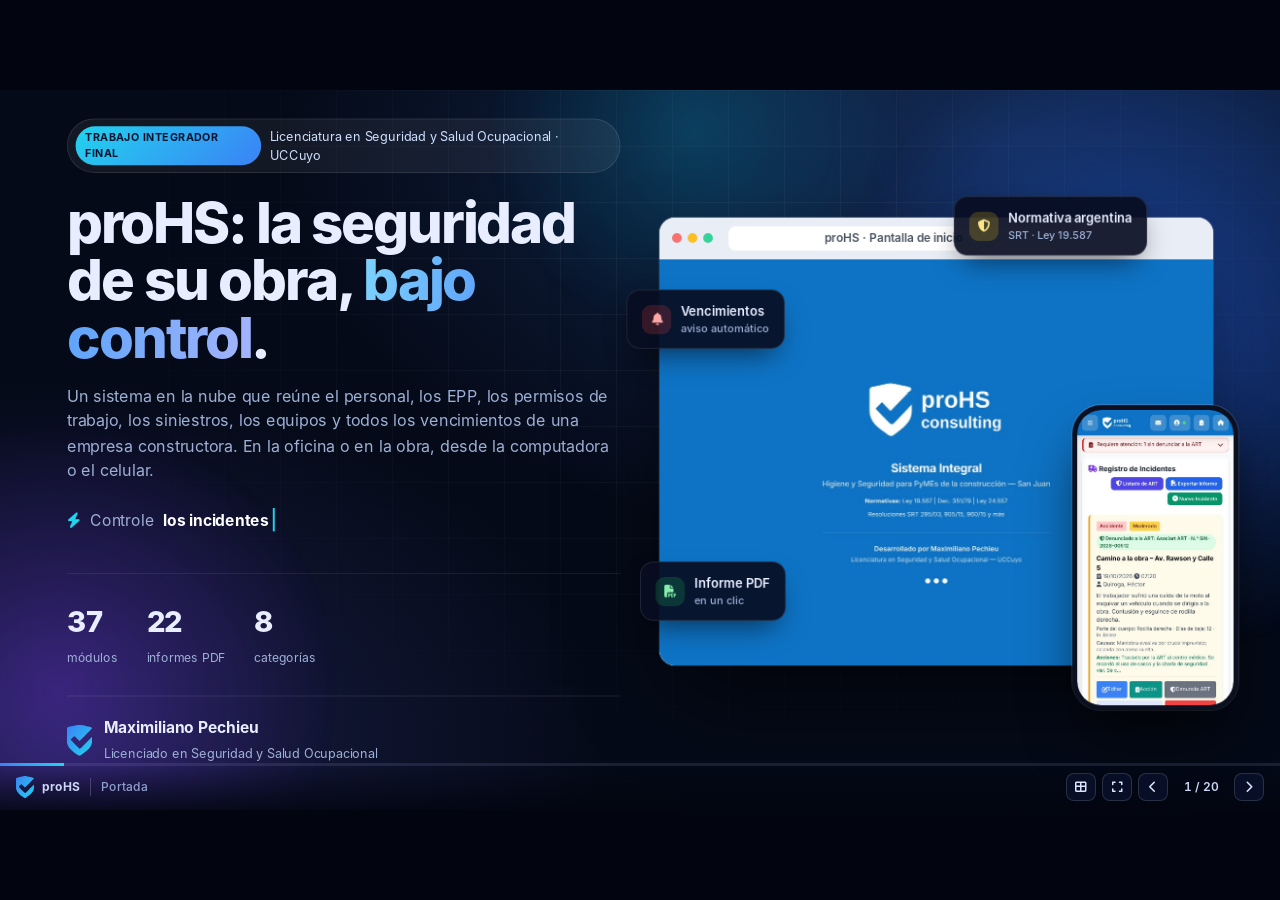
==== commit 2d10459d: "Publicar sitio proHS" ====
--- a/presentacion.html
+++ b/presentacion.html
@@ -27,7 +27,7 @@
         <div><b data-count="22" data-plus="+">0</b><span>informes PDF</span></div>
         <div><b data-count="8">0</b><span>categorías</span></div>
       </div>
-      <div class="cvauthor rv" style="--d:.34s"><img src="assets/img/logo-mark.svg" alt="" width="26" height="32"><div><b>Maximiliano Pechieu</b><small>Autor y desarrollador · San Juan, Argentina</small></div></div>
+      <div class="cvauthor rv" style="--d:.34s"><img src="assets/img/logo-mark.svg" alt="" width="26" height="32"><div><b>Maximiliano Pechieu</b><small>Licenciado en Seguridad y Salud Ocupacional</small></div></div>
     </div>
     <div class="stage rv r" style="--d:.2s" id="stage3d">
       <div class="browser" id="tilt">
@@ -58,11 +58,12 @@
     <div class="sbox rv z" style="--c:#fbbf24;--d:.24s"><i class="fa-solid fa-book"></i><b data-count="120" data-plus="+">0</b><span>términos en el glosario SRT</span></div>
   </div>
 </div><div class="marq"><div class="track" id="marq"></div></div></section>
-<section class="slide feat feat-a" id="funciones" data-title="Un solo sistema, en la obra y en la oficina"><div class="wrap"><span class="eyebrow rv">Lo que hace especial a proHS</span><h2 class="title rv" style="--d:.06s">Un solo sistema, <span class="grad">en la obra y en la oficina</span>.</h2><div class="bento"><div class="bx w4 rv" style="--c:#0891b2">
-      <div class="ic"><i class="fa-solid fa-calendar-days"></i></div>
+<section class="slide feat feat-a" id="funciones" data-title="Un solo sistema, en la obra y en la oficina"><div class="wrap"><span class="eyebrow rv">Lo que hace especial a proHS</span><h2 class="title rv" style="--d:.06s">Un solo sistema, <span class="grad">en la obra y en la oficina</span>.</h2><div class="bento"><div class="bx w4 cal rv" style="--c:#0891b2">
+      <div class="ctx"><div class="ic"><i class="fa-solid fa-calendar-days"></i></div>
       <h3>Un calendario único de vencimientos</h3>
-      <p>Habilitaciones, exámenes médicos, recargas de extintores, seguros y capacitaciones en una sola vista. Pase el cursor por un día y mire el detalle.</p>
-      <div class="shot" data-zoom data-group="feat" data-full="assets/img/full/tooltip-calendario.jpg" data-title="Calendario de vencimientos" data-cap="Al pasar el cursor sobre un día aparece el detalle de sus eventos."><img src="assets/img/thumb/tooltip-calendario.jpg" alt="Calendario con detalle" loading="lazy"></div>
+      <p>Habilitaciones, exámenes médicos, recargas de extintores, seguros y capacitaciones en una sola vista, en la página principal de cada obra. Pase el cursor por un día y mire el detalle.</p>
+      <span class="chint"><i class="fa-solid fa-arrow-right"></i> Pruebe con los días marcados</span></div>
+      <div class="calw" id="calw"></div>
     </div><div class="bx w2 rv" style="--c:#dc2626;--d:.08s">
       <div class="ic"><i class="fa-solid fa-file-pdf"></i></div>
       <h3>Informes PDF en un clic</h3>
@@ -75,7 +76,7 @@
     </div><div class="bx w2 rv" style="--c:#4f46e5">
       <div class="ic"><i class="fa-solid fa-building"></i></div>
       <h3>Empresas y obras</h3>
-      <p>La constructora es dueña del personal y los equipos; cada obra guarda sus propios datos sin mezclarse con las demás.</p>
+      <p>Un selector en la parte superior pasa de la casa central a cada sucursal u obra. La constructora es dueña del personal y los equipos; cada obra guarda sus propios datos sin mezclarse con las demás.</p>
       <div class="tags"><span>Personal compartido</span><span>Equipos por obra</span><span>Historial</span></div>
     </div><div class="bx w2 rv" style="--c:#d97706;--d:.08s">
       <div class="ic"><i class="fa-solid fa-scale-balanced"></i></div>
@@ -394,7 +395,7 @@
       <h2 class="title rv" style="--d:.06s">La obra y la oficina <span style="color:#1e40af">hablando en el mismo lugar</span>.</h2>
       <p class="lead rv" style="--d:.12s">Es el canal interno del equipo de prevención y de administración: quien está en la obra y quien está en la oficina se coordinan con chat en vivo, buzón y comentarios en cada registro. Cada aviso queda dentro del sistema, junto al incidente, la acción o el informe del que se habla, sin depender de grupos de WhatsApp.</p>
       <div class="tpills rv" style="--d:.18s">
-        <span><i class="fa-solid fa-comments"></i> Chat en vivo</span><span><i class="fa-solid fa-envelope"></i> Buzón</span><span><i class="fa-regular fa-comment-dots"></i> Comentarios</span><span><i class="fa-solid fa-bell"></i> Avisos</span><span><i class="fa-solid fa-clock-rotate-left"></i> Registro de cambios</span>
+        <span><i class="fa-solid fa-comments"></i> Chat en vivo</span><span><i class="fa-solid fa-paperclip"></i> Fotos y documentos</span><span><i class="fa-solid fa-envelope"></i> Buzón</span><span><i class="fa-regular fa-comment-dots"></i> Comentarios</span><span><i class="fa-solid fa-bell"></i> Avisos</span><span><i class="fa-solid fa-clock-rotate-left"></i> Registro de cambios</span>
       </div>
     </div>
     <div class="live rv r" id="live" aria-label="Ejemplo animado de chat">
@@ -424,7 +425,7 @@
         <ul class="tl">
           <li><i class="fa-solid fa-circle-dot"></i><span><b>Quién está conectado:</b> en línea, ausente (con "visto hace…") o desconectado.</span></li>
           <li><i class="fa-solid fa-ellipsis"></i><span><b>"Escribiendo…" en vivo</b> y contador de mensajes sin leer por conversación.</span></li>
-          <li><i class="fa-solid fa-image"></i><span><b>Fotos y archivos</b> en el mensaje, con vista previa en el chat (hasta 4 por mensaje).</span></li>
+          <li><i class="fa-solid fa-image"></i><span><b>Fotos y documentos</b>: en el chat se pueden enviar imágenes y archivos (PDF, Word, planillas), con vista previa de las fotos (hasta 4 por mensaje).</span></li>
           <li><i class="fa-solid fa-window-restore"></i><span><b>Varias ventanas</b> abiertas a la vez, como en un mensajero.</span></li>
           <li><i class="fa-solid fa-pen-to-square"></i><span><b>Editar o eliminar</b> mensajes propios; la administración puede moderar y queda constancia.</span></li>
         </ul>
@@ -530,12 +531,12 @@
 </div></section>
 <section class="slide author aut-s" id="autor" data-title="El autor"><div class="wrap">
   <div class="pwrap rv l">
-    <div class="pcard" id="pcard"><img src="assets/img/autor.jpg" alt="Maximiliano Pechieu"><div class="tag"><b>Maximiliano Pechieu</b>Autor y desarrollador de proHS</div></div>
+    <div class="pcard" id="pcard"><img src="assets/img/autor.jpg" alt="Maximiliano Pechieu"><div class="tag"><b>Maximiliano Pechieu</b></div></div>
   </div>
   <div>
     <span class="eyebrow rv">Sobre el autor</span>
     <h2 class="rv" style="--d:.06s">Maximiliano <span class="grad">Pechieu</span></h2>
-    <div class="role rv" style="--d:.1s">Tecnología e informática · Gestión administrativa y documental</div>
+    <div class="role rv" style="--d:.1s">Licenciado en Seguridad y Salud Ocupacional</div>
     <p class="bio rv" style="--d:.14s">Entusiasta de la tecnología y la informática, con estudios avanzados en Arquitectura y formación en Seguridad y Salud Ocupacional. Se desempeña como Jefe de División en un organismo del Estado, donde ejerce a diario la gestión administrativa y documental: circuitos de expedientes, registros y control de la información.</p>
     <p class="bio rv" style="--d:.16s;margin-top:-6px">proHS integra esa experiencia en una herramienta pensada para las pequeñas y medianas empresas de la construcción: ordena su documentación de seguridad e higiene, conserva el historial de cada registro y toma como base la normativa argentina vigente.</p>
     <div class="facts rv" style="--d:.18s">
@@ -595,6 +596,7 @@
   </div>
 </div>
 <script src="assets/js/catalog.js"></script>
+<script src="assets/js/cal.js" defer></script>
 <script src="assets/js/deck.js"></script>
 </body>
 </html>
--- a/assets/css/deck-base.css
+++ b/assets/css/deck-base.css
@@ -480,3 +480,39 @@
 html.lite .chipf,html.lite .hphone,html.lite .cd,html.lite .phone{box-shadow:0 6px 14px -6px rgba(0,0,0,.55)!important}
 html.lite .slides img{transition:opacity .5s!important}
 html.lite .rv{transition-duration:.25s!important}
+
+/* ===== calendario animado de vencimientos ===== */
+.bx.cal{display:grid;grid-template-columns:minmax(0,.78fr) minmax(0,1.32fr);gap:28px;align-items:center}
+.bx.cal .ctx p{max-width:34ch}.bx.cal .chint{display:inline-flex;align-items:center;gap:8px;margin-top:16px;font-size:13px;font-weight:700;color:#7dd3fc}
+.bx.cal .chint i{animation:cwnudge 1.8s var(--ease) infinite}
+@keyframes cwnudge{0%,100%{transform:translateX(0)}50%{transform:translateX(5px)}}
+.calw{position:relative;background:#fff;color:#0f172a;border-radius:16px;padding:14px 14px 12px;box-shadow:0 24px 50px -16px rgba(0,0,0,.65);min-height:352px;user-select:none}
+.cwh{display:flex;align-items:center;justify-content:space-between;gap:10px;margin-bottom:8px;flex-wrap:wrap}
+.cwh b{font-size:15.5px;display:flex;align-items:center;gap:8px;color:#0f172a}.cwh b i{color:#2563eb}
+.cwleg{display:flex;align-items:center;gap:5px;font-size:10.5px;color:#475569;font-weight:600}
+.cwleg i,.cwc em i{display:inline-block;width:7px;height:7px;border-radius:50%;background:var(--k)}.cwleg i{margin-left:6px}
+.cwg{display:grid;grid-template-columns:repeat(7,1fr);gap:2px}
+.cwd{font-size:10.5px;font-weight:700;color:#1d4ed8;background:#dbeafe;border-radius:6px;text-align:center;padding:4px 0}
+.cwc{appearance:none;border:0;background:transparent;font:inherit;color:#0f172a;height:48px;border-radius:10px;display:flex;flex-direction:column;align-items:center;justify-content:center;gap:2px;position:relative;cursor:default;transition:transform .25s var(--ease),background .2s,box-shadow .25s}
+.cwc span{font-size:13px;font-weight:600;line-height:1}
+.cwc em{font-style:normal;display:flex;align-items:center;gap:2px;height:9px}.cwc em small{font-size:9px;font-weight:700;color:#475569;background:#eef2f7;border-radius:5px;padding:0 3px;margin-left:1px}
+.cwc.ev{cursor:pointer}.cwc.ev:hover,.cwc.on{background:#e8f1ff;transform:translateY(-2px) scale(1.12);box-shadow:0 10px 20px -8px rgba(37,99,235,.55);z-index:7}
+.cwc.on span{font-weight:800;color:#1d4ed8}
+.cwc.on em i{animation:cwdot .5s var(--ease) both}.cwc.on em i:nth-child(2){animation-delay:.07s}.cwc.on em i:nth-child(3){animation-delay:.14s}
+@keyframes cwdot{0%{transform:scale(1)}40%{transform:scale(1.9) translateY(-2px)}100%{transform:scale(1.25)}}
+.cwc.hoy span{background:#2563eb;color:#fff;width:22px;height:22px;border-radius:50%;display:grid;place-items:center;margin:-3px 0 -1px;box-shadow:0 0 0 3px rgba(37,99,235,.18)}
+.cwc:focus-visible{outline:2px solid #2563eb;outline-offset:1px}
+.cwtip{position:absolute;z-index:6;left:0;top:0;background:#fff;color:#0f172a;border-radius:14px;padding:12px 13px 10px;box-shadow:0 22px 46px -12px rgba(15,23,42,.55),0 0 0 1px rgba(15,23,42,.08);opacity:0;pointer-events:none;transform:scale(.9) translateY(8px);transition:opacity .2s,transform .32s var(--ease)}
+.cwtip.on{opacity:1;transform:none}
+.cwt{display:block;font-size:14px;letter-spacing:-.01em}.cws{display:block;font-size:11px;color:#64748b;margin:1px 0 6px;padding-bottom:6px;border-bottom:1px solid #e2e8f0}
+.cwi{display:flex;gap:9px;align-items:flex-start;margin-bottom:6px;opacity:0}
+.cwtip.on .cwi{animation:cwin .42s var(--ease) both;animation-delay:calc(.08s + var(--i)*.09s)}
+@keyframes cwin{from{opacity:0;transform:translateX(-10px)}to{opacity:1;transform:none}}
+.cwi>i{flex:none;width:28px;height:28px;border-radius:8px;display:grid;place-items:center;font-size:12px;color:var(--k);background:color-mix(in srgb,var(--k) 14%,#fff)}
+.cwi p{margin:0;max-width:none;color:#0f172a;font-size:12px;line-height:1.28}.cwi p b{display:block;font-size:12px}.cwi small{display:block;color:#64748b;font-size:11px;margin-top:1px}
+.cwf{display:block;font-size:10.5px;color:#64748b;border-top:1px solid #e2e8f0;padding-top:6px;margin-top:2px}
+.cwcur{position:absolute;left:-4px;top:-3px;z-index:8;opacity:0;pointer-events:none;transition:transform .95s cubic-bezier(.45,.05,.2,1),opacity .3s;filter:drop-shadow(0 3px 4px rgba(0,0,0,.4))}.cwcur.on{opacity:1}
+.cwcur.tap path{transform-origin:5px 3px;animation:cwtap .45s var(--ease)}@keyframes cwtap{40%{transform:scale(.78) translate(1px,1px)}}
+html.lite .bx.cal .chint i,html.lite .cwc.on em i{animation:none!important}
+@media(max-width:900px){.bx.cal{grid-template-columns:1fr}.bx.cal .ctx p{max-width:none}}
+@media(max-width:460px){.calw{padding:10px 8px 10px;min-height:330px}.cwc{height:44px}.cwleg{font-size:9.5px}.cwleg i{margin-left:4px}}
--- a/assets/css/deck.css
+++ b/assets/css/deck.css
@@ -66,3 +66,6 @@
 .rep-s .rtrack{padding-top:22px;padding-bottom:6px;margin-top:0}
 .rep-s .rtrack>*{max-height:330px}
 .rep-s .rtrack img{max-height:270px;width:auto}
+
+/* calendario animado: más compacto en el escenario 1280×720 */
+.dkstage .calw{min-height:322px}.dkstage .cwc{height:42px}.dkstage .bx.cal{gap:22px}
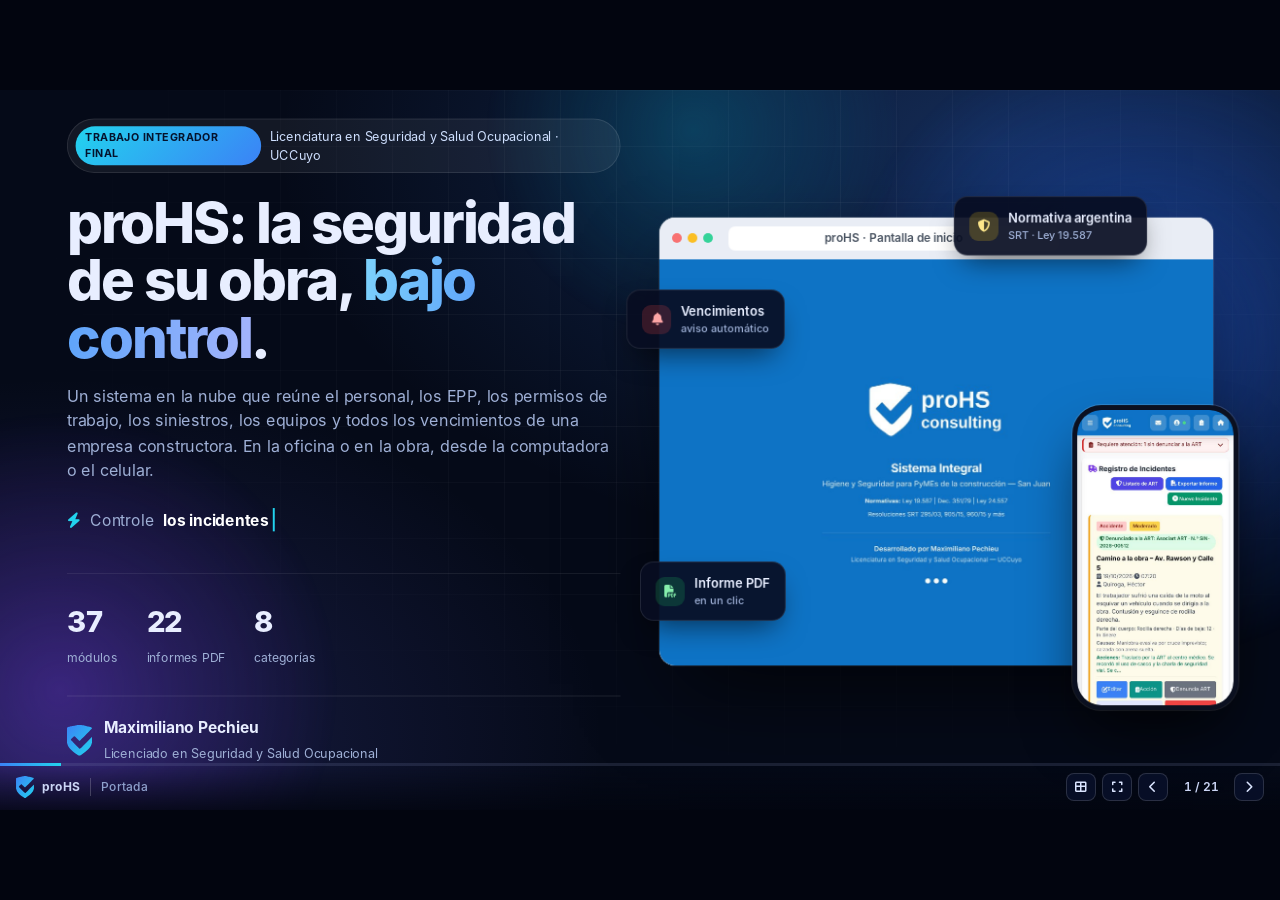
==== commit e3c9d91e: "Publicar sitio proHS" ====
--- a/presentacion.html
+++ b/presentacion.html
@@ -307,14 +307,13 @@
     <div class="cur" aria-hidden="true"><svg viewBox="0 0 24 24" width="22" height="22"><path d="M4 2l15 9-7 1.6L9 20z" fill="#0f172a" stroke="#fff" stroke-width="1.4" stroke-linejoin="round"/></svg><i class="rip"></i></div>
     <div class="fly" aria-hidden="true"><i class="fa-solid fa-arrow-right-arrow-left"></i><span></span></div>
   </div><p class="nmcap" id="dccap" aria-live="polite"></p></div></section>
+<section class="slide docs light doc-t" id="documentos-recorrido" data-title="Recorrido por la gestión documental"><div class="wrap"><div class="nmh"><span class="eyebrow rv">Gestión documental</span><h2 class="title rv" style="--d:.06s">Del archivo adjunto <span class="grad">al legajo de obra</span>.</h2></div><div class="dtour rv" id="dtour" style="--d:.12s"></div></div></section>
+
 <section class="slide docs light doc-b" id="documentos-legajo" data-title="Legajo y guía de requisitos"><div class="wrap"><div class="nmh"><span class="eyebrow rv">Gestión documental</span><h2 class="title rv" style="--d:.06s">El legajo completo, <span class="grad">al alcance de quien corresponde</span>.</h2></div><div class="dbn">
     <div class="rv" style="--d:.04s"><i class="fa-solid fa-lock"></i><h3>Sin recursos compartidos</h3><p>No hacen falta carpetas de red, unidades compartidas ni pendrives. Cada documento está dentro de proHS y lo ve quien tiene permiso.</p></div>
     <div class="rv" style="--d:.1s"><i class="fa-solid fa-bell"></i><h3>Vencimientos que avisan</h3><p>Los recuadros muestran qué está al día, por vencer, vencido o en trámite, y «Pendientes» avisa cuando algo está por vencer.</p></div>
     <div class="rv" style="--d:.16s"><i class="fa-solid fa-map-location-dot"></i><h3>Qué exige cada provincia</h3><p>Elige provincia y rubro, y la guía cruza lo exigible con lo que ya cargó: qué cumple y qué falta.</p></div>
     <div class="rv" style="--d:.22s"><i class="fa-solid fa-file-pdf"></i><h3>Legajo de obra en un clic</h3><p>Se genera un PDF con el estado de toda la documentación, listo para una inspección o para el comitente.</p></div>
-  </div><div class="dgal">
-    <figure class="rv"><div class="browser" data-zoom data-group="docs" data-full="assets/img/doc/doc-main.jpg" data-title="Gestión Documental" data-cap="Recuadros por estado, pestañas por categoría y cada documento con sus fechas, responsable y expediente."><div class="bar"><i></i><i></i><i></i><span>proHS · Gestión Documental</span></div><img src="assets/img/doc/doc-main.jpg" alt="Gestión documental: recuadros de estado y lista de documentos" loading="lazy" width="1400" height="1184"></div><figcaption><b>Todo en una pantalla.</b> Al día, por vencer, vencidos y en trámite, con pestañas por categoría: laboral, habilitaciones, incendios, ambiental, sanitario, salud y calidad.</figcaption></figure>
-    <figure class="rv" style="--d:.1s"><div class="browser" data-zoom data-group="docs" data-full="assets/img/doc/doc-guia.jpg" data-title="Guía de requisitos y habilitaciones" data-cap="Provincia y rubro: la guía muestra qué cumple, qué vence y qué falta."><div class="bar"><i></i><i></i><i></i><span>proHS · Guía de requisitos</span></div><img src="assets/img/doc/doc-guia.jpg" alt="Guía de requisitos por provincia y rubro" loading="lazy" width="1400" height="1184"></div><figcaption><b>La guía le dice qué falta.</b> Elige la provincia y el rubro; proHS lista los requisitos nacionales, provinciales y municipales y los cruza con lo cargado.</figcaption></figure>
   </div></div></section>
 <section class="slide planos pl-a" id="planos" data-title="Editor de planos y simulador"><div class="wrap"><div class="nmh">
     <span class="eyebrow rv">Planos de emergencia</span>
@@ -354,7 +353,7 @@
       <h3 class="rv" style="--d:.05s">El mismo editor, para ordenar la gestión de residuos.</h3>
       <p class="rv" style="--d:.1s">Dibuja el predio con sus zonas (producción, patio de insumos, acopio transitorio, separación, patio de residuos y acopio de residuos peligrosos), ubica los contenedores por tipo y traza los circuitos de insumos, residuos y residuos peligrosos. proHS revisa el layout: separaciones mínimas, circuitos que no se crucen, contención de derrames, kit antiderrames y la dirección del viento frente a las fuentes de polvo.</p>
     </div><div class="plgal two">
-      <figure class="rv"><div class="browser" data-zoom data-group="layout" data-full="assets/img/doc/res-editor.jpg" data-title="Layout de residuos" data-cap="Zonas, contenedores por tipo y circuitos de insumos, residuos y residuos peligrosos."><div class="bar"><i></i><i></i><i></i><span>Layout de gestión de residuos</span></div><img src="assets/img/doc/res-editor.jpg" alt="Layout de gestión de residuos con zonas, contenedores y circuitos" loading="lazy" width="1500" height="1084"></div><figcaption><b>El layout.</b> Zonas con su rótulo, símbolos de residuos por tipo y flujos por color.</figcaption></figure>
+      <figure class="rv"><div class="browser" data-zoom data-group="layout" data-full="assets/img/doc/res-editor.jpg" data-title="Layout de residuos" data-cap="Zonas, contenedores por tipo y circuitos de insumos, residuos y residuos peligrosos."><div class="bar"><i></i><i></i><i></i><span>Layout de gestión de residuos</span></div><img src="assets/img/doc/res-editor.jpg" alt="Layout de gestión de residuos con zonas, contenedores y circuitos" loading="lazy" width="1500" height="930"></div><figcaption><b>El layout.</b> Zonas con su rótulo, símbolos de residuos por tipo y flujos por color.</figcaption></figure>
       <figure class="rv" style="--d:.1s"><div class="browser" data-zoom data-group="layout" data-full="assets/img/doc/res-check.jpg" data-title="Revisión del layout" data-cap="Cada punto de la revisión indica qué se cumple y con qué normativa se relaciona."><div class="bar"><i></i><i></i><i></i><span>Revisión del layout</span></div><img src="assets/img/doc/res-check.jpg" alt="Revisión automática del layout de residuos" loading="lazy" width="1448" height="716"></div><figcaption><b>La revisión.</b> Observaciones y puntos cumplidos, con la referencia normativa de cada uno.</figcaption></figure>
     </div></div></section>
 <section class="slide planos pl-pdf" id="planos-layout-pdf" data-title="Layout de residuos en PDF"><div class="wrap"><div class="plpdf rev rv">
@@ -597,6 +596,7 @@
 </div>
 <script src="assets/js/catalog.js"></script>
 <script src="assets/js/cal.js" defer></script>
+<script src="assets/js/dtour.js" defer></script>
 <script src="assets/js/deck.js"></script>
 </body>
 </html>
--- a/assets/css/deck-base.css
+++ b/assets/css/deck-base.css
@@ -516,3 +516,27 @@
 html.lite .bx.cal .chint i,html.lite .cwc.on em i{animation:none!important}
 @media(max-width:900px){.bx.cal{grid-template-columns:1fr}.bx.cal .ctx p{max-width:none}}
 @media(max-width:460px){.calw{padding:10px 8px 10px;min-height:330px}.cwc{height:44px}.cwleg{font-size:9.5px}.cwleg i{margin-left:4px}}
+
+/* ===== recorrido por la gestión documental (capturas reales de proHS) ===== */
+.dtour{max-width:1120px;margin:0 auto}
+.dthd{text-align:center;margin:8px auto 22px;max-width:760px}.dthd h3{font-size:24px;color:#0f172a;margin-bottom:6px}.dthd p{color:#475569;font-size:15.5px}
+.dtgrid{display:grid;grid-template-columns:minmax(0,1fr) 290px;gap:22px;align-items:start}
+.dtbr{background:#fff;border-radius:14px;overflow:hidden;box-shadow:0 30px 60px -28px rgba(15,23,42,.5),0 0 0 1px rgba(15,23,42,.14)}
+.dtbr .bar{display:flex;align-items:center;gap:6px;padding:9px 12px;background:#e2e8f0;border-bottom:1px solid #cbd5e1}.dtbr .bar i{width:9px;height:9px;border-radius:50%;background:#cbd5e1}.dtbr .bar i:nth-child(1){background:#fca5a5}.dtbr .bar i:nth-child(2){background:#fcd34d}.dtbr .bar i:nth-child(3){background:#86efac}.dtbr .bar span{margin-left:8px;font-size:11.5px;font-weight:600;color:#475569}
+.dtsh{position:relative;aspect-ratio:1440/1000;background:#f1f5f9;overflow:hidden}
+.dtsh img.fr{position:absolute;inset:0;width:100%;height:100%;display:block;opacity:0;transition:opacity .4s}.dtsh img.fr.on{opacity:1}
+.dtring{position:absolute;border-radius:10px;outline:3px solid #0f766e;outline-offset:2px;box-shadow:0 0 0 6px rgba(15,118,110,.18);opacity:0;transition:opacity .3s;pointer-events:none;z-index:4}.dtring.on{opacity:1}
+.dtcur{position:absolute;left:-4px;top:-3px;z-index:9;opacity:0;pointer-events:none;transition:transform .95s cubic-bezier(.45,.05,.2,1),opacity .3s;filter:drop-shadow(0 3px 4px rgba(0,0,0,.45))}.dtcur.on{opacity:1}
+.dtcur.tap path{transform-origin:5px 3px;animation:cwtap .45s var(--ease)}
+.dtpdfo{position:absolute;right:3.5%;top:9%;width:31%;z-index:6;opacity:0;transform:translateY(18px) rotate(-1.5deg);transition:opacity .5s,transform .6s cubic-bezier(.2,.8,.2,1);pointer-events:none;filter:drop-shadow(0 18px 30px rgba(15,23,42,.55))}.dtpdfo.on{opacity:1;transform:rotate(-1.5deg)}
+.dtpdfo img{display:block;width:100%;border-radius:4px;background:#fff}.dtpdfo span{display:flex;gap:6px;align-items:center;margin-top:8px;background:#0f172a;color:#fff;font-size:12px;font-weight:700;padding:7px 11px;border-radius:99px;width:max-content;max-width:100%}.dtpdfo span i{color:#34d399}
+.dtsteps{display:flex;flex-direction:column;gap:8px}
+.dtst{font-family:inherit;text-align:left;border:1px solid #dbe4f7;background:#fff;border-radius:14px;padding:12px 14px;cursor:pointer;display:block;width:100%;transition:border-color .25s,box-shadow .25s,background .25s}
+.dtst .tt{display:flex;gap:10px;align-items:center;font-weight:700;font-size:14.5px;color:#0f172a}
+.dtst .nb{flex:none;width:24px;height:24px;border-radius:50%;display:grid;place-items:center;background:#e2e8f0;color:#475569;font-size:12px;font-weight:800;transition:background .25s,color .25s}
+.dtst .ds{display:grid;grid-template-rows:0fr;transition:grid-template-rows .35s}.dtst .ds p{overflow:hidden;min-height:0;margin:0;color:#475569;font-size:13.5px;line-height:1.45}
+.dtst.on{border-color:#0f766e;box-shadow:0 10px 24px -14px rgba(15,118,110,.6)}.dtst.on .nb{background:#0f766e;color:#fff}.dtst.on .ds{grid-template-rows:1fr}.dtst.on .ds p{padding-top:8px}
+.dtour .nmcap{display:none}
+.dtnote{margin-top:12px;font-size:12px;color:#64748b}
+@media(max-width:900px){.dtgrid{grid-template-columns:1fr}.dtsteps{flex-direction:row;overflow-x:auto;scrollbar-width:none;gap:6px;order:-1}.dtsteps::-webkit-scrollbar{display:none}.dtst{flex:0 0 auto;width:auto;padding:9px 12px}.dtst .ds{display:none}.dtst .tt{font-size:13px;white-space:nowrap}.dtpdfo{width:38%}.dthd h3{font-size:20px}}
+@media(prefers-reduced-motion:reduce){.dtsh img.fr{transition:none}}
--- a/assets/css/deck.css
+++ b/assets/css/deck.css
@@ -69,3 +69,4 @@
 
 /* calendario animado: más compacto en el escenario 1280×720 */
 .dkstage .calw{min-height:322px}.dkstage .cwc{height:42px}.dkstage .bx.cal{gap:22px}
+.dkstage .dtour{margin-top:4px;max-width:1120px}.dkstage .dtgrid{grid-template-columns:minmax(0,1fr) 300px;gap:20px}.dkstage .dtst{padding:10px 13px}.dkstage .dtst .ds p{font-size:13px}
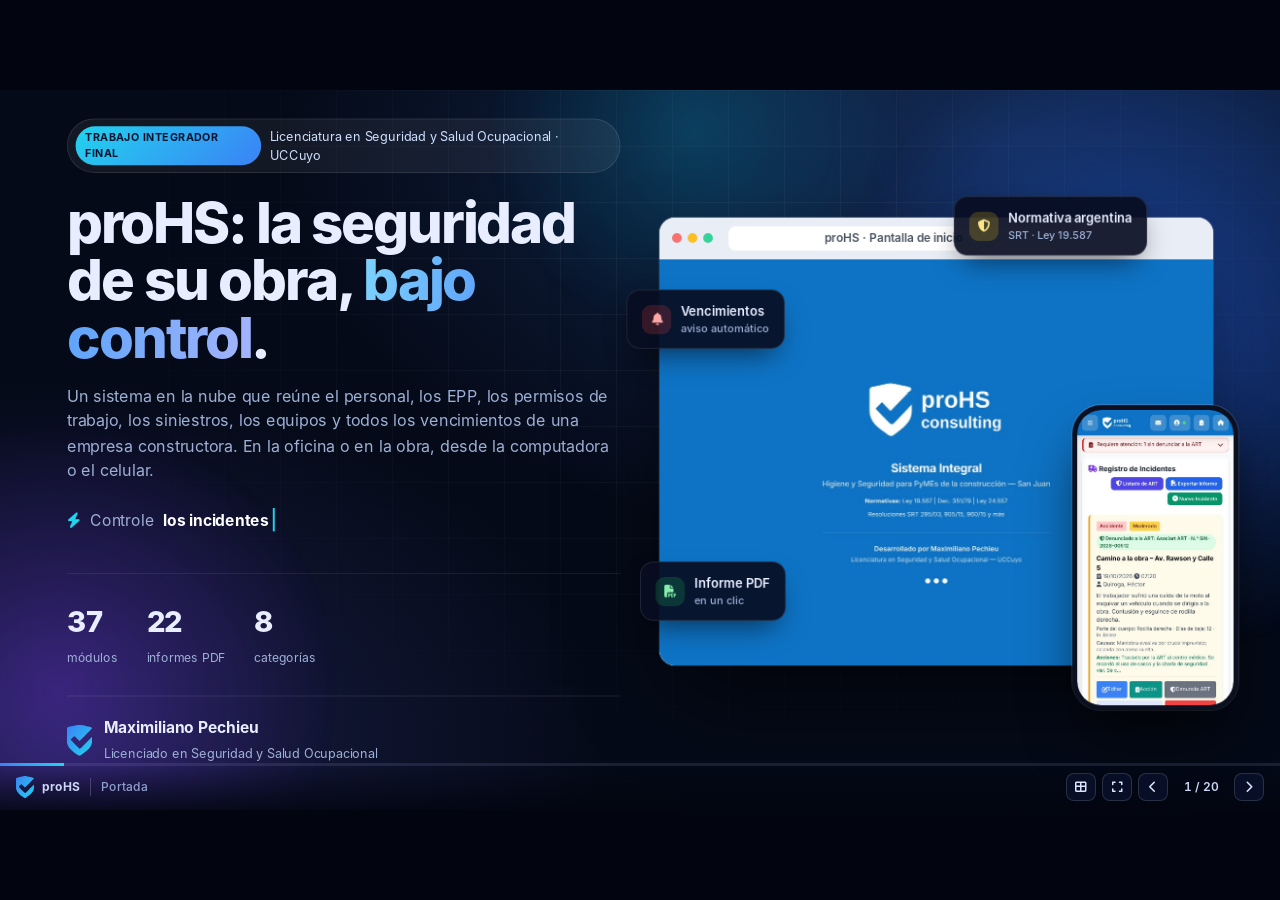
==== commit 24b092ba: "Publicar sitio proHS" ====
--- a/presentacion.html
+++ b/presentacion.html
@@ -217,98 +217,7 @@
   </div>
   <p class="nmcap" id="nmcap" aria-live="polite"></p>
 </div></section>
-<section class="slide docs light doc-a" id="documentos" data-title="Gestión documental"><div class="wrap"><div class="nmh">
-    <span class="eyebrow rv">Gestión documental</span>
-    <h2 class="title rv" style="--d:.06s">Todos los documentos <span class="grad">al alcance</span>, sin carpetas compartidas.</h2>
-    <p class="lead rv" style="--d:.12s">Programas de seguridad, constancias de ART, habilitaciones, seguros, certificados, planos y actas: todo vive dentro de proHS, cargado una sola vez con su vencimiento y su archivo adjunto.</p>
-    <div class="tpills rv" style="--d:.18s"><span><i class="fa-solid fa-paperclip"></i> Archivos adjuntos</span><span><i class="fa-solid fa-calendar-check"></i> Vencimientos</span><span><i class="fa-solid fa-map-location-dot"></i> Guía por provincia y rubro</span><span><i class="fa-solid fa-comments"></i> Comentarios</span><span><i class="fa-solid fa-file-pdf"></i> Legajo de obra</span></div>
-  </div><div class="ttabs nmt rv" id="dct" role="tablist" aria-label="Elegir ejemplo" style="--d:.2s">
-    <button class="on" data-s="0" style="--c:#0f766e" role="tab"><i class="fa-solid fa-file-circle-check"></i> Renovar un documento vencido</button>
-    <button data-s="1" style="--c:#2563eb" role="tab"><i class="fa-solid fa-shield-halved"></i> Cargar lo que faltaba</button>
-    <button data-s="2" style="--c:#d97706" role="tab"><i class="fa-solid fa-hourglass-half"></i> Renovar antes de que venza</button>
-  </div><div class="nmst rv" style="--d:.25s" id="dcst" aria-label="Ejemplo animado: un documento cargado actualiza el estado de toda la documentación">
-    <div class="win wl">
-      <div class="lp on" data-s="0">
-        <div class="wb"><i></i><i></i><i></i><span>proHS · Gestión Documental</span></div>
-        <div class="wbd">
-          <div class="mh"><i class="fa-solid fa-folder-open" style="color:#0f766e"></i> Agregar Documento</div>
-          <div class="fld sel" data-step data-t="Programa de Seguridad (Res. 51/97)"><span class="phd">Tipo de documento *</span><span class="tx"></span><i class="fa-solid fa-chevron-down"></i></div>
-          <div class="g2"><div class="fld" data-step data-t="Vigente"><span class="phd">Estado *</span><span class="tx"></span></div><div class="fld" data-step data-t="28/10/2027"><span class="phd">Fecha de vencimiento</span><span class="tx"></span></div></div>
-          <div class="g2"><div class="fld" data-step data-t="Gabriela Ríos"><span class="phd">Responsable</span><span class="tx"></span></div><div class="fld" data-step data-t="PS-2026-021"><span class="phd">N.º de expediente</span><span class="tx"></span></div></div>
-          <div class="fld" data-step data-t="programa-seguridad-2026.pdf"><span class="phd"><i class="fa-solid fa-paperclip"></i> Archivo adjunto (PDF, foto o Word)</span><span class="tx"></span></div>
-          <button type="button" class="bt g" data-step="btn"><i class="fa-solid fa-floppy-disk"></i> Guardar Documento</button>
-        </div>
-        <div class="tst"><i class="fa-solid fa-circle-check"></i> Documento guardado</div>
-      </div>
-      <div class="lp" data-s="1">
-        <div class="wb"><i></i><i></i><i></i><span>proHS · Gestión Documental</span></div>
-        <div class="wbd">
-          <div class="mh"><i class="fa-solid fa-folder-open" style="color:#0f766e"></i> Agregar Documento</div>
-          <div class="fld sel" data-step data-t="Constancia de Afiliación a ART"><span class="phd">Tipo de documento *</span><span class="tx"></span><i class="fa-solid fa-chevron-down"></i></div>
-          <div class="g2"><div class="fld" data-step data-t="Vigente"><span class="phd">Estado *</span><span class="tx"></span></div><div class="fld" data-step data-t="31/03/2027"><span class="phd">Fecha de vencimiento</span><span class="tx"></span></div></div>
-          <div class="g2"><div class="fld" data-step data-t="Cuyo ART"><span class="phd">Responsable</span><span class="tx"></span></div><div class="fld" data-step data-t="ART-2026-0415"><span class="phd">N.º de expediente</span><span class="tx"></span></div></div>
-          <div class="fld" data-step data-t="constancia-art-2026.pdf"><span class="phd"><i class="fa-solid fa-paperclip"></i> Archivo adjunto (PDF, foto o Word)</span><span class="tx"></span></div>
-          <button type="button" class="bt g" data-step="btn"><i class="fa-solid fa-floppy-disk"></i> Guardar Documento</button>
-        </div>
-        <div class="tst"><i class="fa-solid fa-circle-check"></i> Constancia guardada</div>
-      </div>
-      <div class="lp" data-s="2">
-        <div class="wb"><i></i><i></i><i></i><span>proHS · Gestión Documental</span></div>
-        <div class="wbd">
-          <div class="mh"><i class="fa-solid fa-folder-open" style="color:#0f766e"></i> Agregar Documento</div>
-          <div class="fld sel" data-step data-t="Coordinación de H&amp;S entre Contratistas"><span class="phd">Tipo de documento *</span><span class="tx"></span><i class="fa-solid fa-chevron-down"></i></div>
-          <div class="g2"><div class="fld" data-step data-t="Vigente"><span class="phd">Estado *</span><span class="tx"></span></div><div class="fld" data-step data-t="17/11/2027"><span class="phd">Fecha de vencimiento</span><span class="tx"></span></div></div>
-          <div class="g2"><div class="fld" data-step data-t="Maximiliano Pechieu"><span class="phd">Responsable</span><span class="tx"></span></div><div class="fld" data-step data-t="COORD-2026-02"><span class="phd">N.º de expediente</span><span class="tx"></span></div></div>
-          <div class="fld" data-step data-t="acta-coordinacion-contratistas.pdf"><span class="phd"><i class="fa-solid fa-paperclip"></i> Archivo adjunto (PDF, foto o Word)</span><span class="tx"></span></div>
-          <button type="button" class="bt g" data-step="btn"><i class="fa-solid fa-floppy-disk"></i> Guardar Documento</button>
-        </div>
-        <div class="tst"><i class="fa-solid fa-circle-check"></i> Documento renovado</div>
-      </div>
-    </div>
-    <div class="nmlk" aria-hidden="true"><i class="fa-solid fa-right-long"></i><span>Se actualiza el estado</span></div>
-    <div class="win wr">
-      <div class="rp on" data-s="0">
-        <div class="wb"><i></i><i></i><i></i><span>proHS · Gestión Documental</span></div>
-        <div class="wbd"><div class="mh"><i class="fa-solid fa-folder-open" style="color:#0f766e"></i> Gestión Documental</div>
-          <div class="kps"><div class="kp g"><b><span class="bf">19</span><span class="af">20</span></b><small>Al día</small></div><div class="kp y"><b>1</b><small>Por vencer</small></div><div class="kp r"><b><span class="bf">6</span><span class="af">5</span></b><small>Vencidos o faltantes</small></div><div class="kp b"><b>2</b><small>En trámite</small></div></div>
-          <div class="dcw" data-fly>
-            <section class="cd dk red bf"><header><i class="fa-solid fa-circle-xmark"></i><span>Programa de Seguridad (Res. 51/97)</span></header><dl><div><dt>Estado</dt><dd>Vencido (vencido hace 20 días)</dd></div><div><dt>Vencimiento</dt><dd>28/10/2026</dd></div><div><dt>Responsable</dt><dd>Gabriela Ríos</dd></div></dl></section>
-            <section class="cd dk grn af nw"><header><i class="fa-solid fa-circle-check"></i><span>Programa de Seguridad (Res. 51/97)</span><b class="nuevo">Nuevo</b></header><dl><div><dt>Estado</dt><dd>Vigente (vence en 365 días)</dd></div><div><dt>Vencimiento</dt><dd>28/10/2027</dd></div><div><dt>Responsable</dt><dd>Gabriela Ríos</dd></div><div><dt>Adjunto</dt><dd><i class="fa-solid fa-paperclip"></i> programa-seguridad-2026.pdf</dd></div></dl></section>
-          </div>
-          <section class="cd dk yel"><header><i class="fa-solid fa-triangle-exclamation"></i><span>Coordinación de H&amp;S entre Contratistas (Res. SRT 319/99)</span></header><dl><div><dt>Estado</dt><dd>Por vencer (vence en 22 días)</dd></div><div><dt>Vencimiento</dt><dd>09/12/2026</dd></div></dl></section>
-        </div>
-      </div>
-      <div class="rp" data-s="1">
-        <div class="wb"><i></i><i></i><i></i><span>proHS · Guía de requisitos y habilitaciones</span></div>
-        <div class="wbd"><div class="mh"><i class="fa-solid fa-map-location-dot" style="color:#0f766e"></i> Guía de requisitos</div>
-          <div class="ft">San Juan · Construcción / obra</div>
-          <div class="pgh"><span class="bf">53% cubierto</span><span class="af nw">56% cubierto</span></div>
-          <div class="pgb"><i class="bf" style="width:53%"></i><i class="af" style="width:56%"></i></div>
-          <div class="chs"><span class="ch g"><span class="bf">18</span><span class="af">19</span> Cumple</span><span class="ch r"><span class="bf">14</span><span class="af">13</span> Falta</span><span class="ch n">2 Vencido</span><span class="ch n">1 En trámite</span></div>
-          <div class="dcw" data-fly>
-            <section class="cd dk red bf"><header><span class="ch r">Falta</span><span>Afiliación a una ART y constancia de cobertura vigente</span></header><p class="warnp"><i class="fa-solid fa-magnifying-glass"></i> No hay documento ni registro cargado en proHS.</p></section>
-            <section class="cd dk grn af nw"><header><span class="ch g">Cumple</span><span>Afiliación a una ART y constancia de cobertura vigente</span><b class="nuevo">Nuevo</b></header><p class="okp"><i class="fa-solid fa-paperclip"></i> Constancia de Afiliación a ART · vence 31/03/2027</p></section>
-          </div>
-          <section class="cd dk"><header><span class="ch r">Falta</span><span>Certificado de luces de emergencia</span></header><p class="warnp"><i class="fa-solid fa-magnifying-glass"></i> No hay documento ni registro cargado en proHS.</p></section>
-        </div>
-      </div>
-      <div class="rp" data-s="2">
-        <div class="wb"><i></i><i></i><i></i><span>proHS · Gestión Documental</span></div>
-        <div class="wbd"><div class="mh"><i class="fa-solid fa-folder-open" style="color:#0f766e"></i> Gestión Documental</div>
-          <div class="kps"><div class="kp g"><b><span class="bf">19</span><span class="af">20</span></b><small>Al día</small></div><div class="kp y"><b><span class="bf">1</span><span class="af">0</span></b><small>Por vencer</small></div><div class="kp r"><b>6</b><small>Vencidos o faltantes</small></div><div class="kp b"><b>2</b><small>En trámite</small></div></div>
-          <div class="dcw" data-fly>
-            <section class="cd dk yel bf"><header><i class="fa-solid fa-triangle-exclamation"></i><span>Coordinación de H&amp;S entre Contratistas (Res. SRT 319/99)</span></header><dl><div><dt>Estado</dt><dd>Por vencer (vence en 22 días)</dd></div><div><dt>Vencimiento</dt><dd>09/12/2026</dd></div><div><dt>Responsable</dt><dd>Maximiliano Pechieu</dd></div></dl></section>
-            <section class="cd dk grn af nw"><header><i class="fa-solid fa-circle-check"></i><span>Coordinación de H&amp;S entre Contratistas (Res. SRT 319/99)</span><b class="nuevo">Nuevo</b></header><dl><div><dt>Estado</dt><dd>Vigente (vence en 365 días)</dd></div><div><dt>Vencimiento</dt><dd>17/11/2027</dd></div><div><dt>Responsable</dt><dd>Maximiliano Pechieu</dd></div><div><dt>Adjunto</dt><dd><i class="fa-solid fa-paperclip"></i> acta-coordinacion-contratistas.pdf</dd></div></dl></section>
-          </div>
-          <section class="cd dk red"><header><i class="fa-solid fa-circle-xmark"></i><span>Certificado de Luces de Emergencia</span></header><dl><div><dt>Estado</dt><dd>Faltante</dd></div><div><dt>Responsable</dt><dd>—</dd></div></dl></section>
-        </div>
-      </div>
-    </div>
-    <div class="cur" aria-hidden="true"><svg viewBox="0 0 24 24" width="22" height="22"><path d="M4 2l15 9-7 1.6L9 20z" fill="#0f172a" stroke="#fff" stroke-width="1.4" stroke-linejoin="round"/></svg><i class="rip"></i></div>
-    <div class="fly" aria-hidden="true"><i class="fa-solid fa-arrow-right-arrow-left"></i><span></span></div>
-  </div><p class="nmcap" id="dccap" aria-live="polite"></p></div></section>
-<section class="slide docs light doc-t" id="documentos-recorrido" data-title="Recorrido por la gestión documental"><div class="wrap"><div class="nmh"><span class="eyebrow rv">Gestión documental</span><h2 class="title rv" style="--d:.06s">Del archivo adjunto <span class="grad">al legajo de obra</span>.</h2></div><div class="dtour rv" id="dtour" style="--d:.12s"></div></div></section>
-
+<section class="slide docs light doc-t" id="documentos" data-title="Gestión documental"><div class="wrap"><div class="nmh"><span class="eyebrow rv">Gestión documental</span><h2 class="title rv" style="--d:.06s">Todos los documentos <span class="grad">al alcance</span>, sin carpetas compartidas.</h2></div><div class="dtour rv" id="dtour" style="--d:.12s"></div></div></section>
 <section class="slide docs light doc-b" id="documentos-legajo" data-title="Legajo y guía de requisitos"><div class="wrap"><div class="nmh"><span class="eyebrow rv">Gestión documental</span><h2 class="title rv" style="--d:.06s">El legajo completo, <span class="grad">al alcance de quien corresponde</span>.</h2></div><div class="dbn">
     <div class="rv" style="--d:.04s"><i class="fa-solid fa-lock"></i><h3>Sin recursos compartidos</h3><p>No hacen falta carpetas de red, unidades compartidas ni pendrives. Cada documento está dentro de proHS y lo ve quien tiene permiso.</p></div>
     <div class="rv" style="--d:.1s"><i class="fa-solid fa-bell"></i><h3>Vencimientos que avisan</h3><p>Los recuadros muestran qué está al día, por vencer, vencido o en trámite, y «Pendientes» avisa cuando algo está por vencer.</p></div>
@@ -318,24 +227,24 @@
 <section class="slide planos pl-a" id="planos" data-title="Editor de planos y simulador"><div class="wrap"><div class="nmh">
     <span class="eyebrow rv">Planos de emergencia</span>
     <h2 class="title rv" style="--d:.06s">Dibuje el plano y <span class="grad">simule la evacuación</span> antes del simulacro.</h2>
-    <p class="lead rv" style="--d:.12s">proHS trae su propio editor de planos: dibuja los muros y las puertas, coloca los símbolos de seguridad, ubica a las personas y el sistema calcula cuánto tardan en salir, traza las rutas y revisa el plano contra la normativa.</p>
+    <p class="lead rv" style="--d:.12s">proHS trae su propio editor de planos: dibuja los muros y las puertas, coloca los símbolos de seguridad, ubica a las personas y el sistema calcula cuánto tardan en salir, dibuja las flechas de evacuación y revisa el plano contra la normativa.</p>
     <div class="tpills rv" style="--d:.18s"><span><i class="fa-solid fa-pen-ruler"></i> Editor de planos</span><span><i class="fa-solid fa-person-running"></i> Simulador de evacuación</span><span><i class="fa-solid fa-cube"></i> Vista 3D</span><span><i class="fa-solid fa-building"></i> Varias plantas</span><span><i class="fa-solid fa-recycle"></i> Layout de residuos</span></div>
   </div><div class="plmain">
     <div class="browser rv plv"><div class="bar"><i></i><i></i><i></i><span>proHS · Planos de evacuación · Simulación</span></div>
-      <video id="plvid" muted loop playsinline preload="none" poster="assets/img/doc/evac-sim-poster.jpg" aria-label="Simulación de evacuación: las personas del plano salen por las puertas siguiendo las rutas trazadas"><source src="assets/vid/evac-sim.mp4" type="video/mp4"></video></div>
+      <video id="plvid" muted loop playsinline preload="none" poster="assets/img/doc/evac-sim-poster.jpg" aria-label="Simulación de evacuación: las personas del plano salen por las puertas siguiendo las flechas de evacuación y, al final, los resultados del cálculo"><source src="assets/vid/evac-sim.mp4" type="video/mp4"></video></div>
     <div class="plft rv" style="--d:.1s">
       <h3>Del dibujo al resultado, sin salir de proHS</h3>
       <ul>
         <li><i class="fa-solid fa-pen-ruler"></i><span><b>Dibuja y pone escala real.</b> Muros, puertas, salidas, extintores, botiquín, luces de emergencia y más, con símbolos según IRAM 10005 e ISO 7010. Mide en el plano para calibrar los metros.</span></li>
         <li><i class="fa-solid fa-people-group"></i><span><b>Ubica a las personas</b> por grupos, juntas o muy dispersas, con comportamiento ideal o natural y una variación al azar para repetir el ensayo.</span></li>
-        <li><i class="fa-solid fa-route"></i><span><b>Calcula y anima.</b> Tiempo total de evacuación, recorrido más largo, espera en cada salida y una animación con las personas saliendo. Un botón traza las rutas sugeridas.</span></li>
+        <li><i class="fa-solid fa-route"></i><span><b>Calcula y anima.</b> Tiempo total de evacuación, recorrido más largo, espera en cada salida y una animación con las personas saliendo. Un botón dibuja las flechas de evacuación.</span></li>
         <li><i class="fa-solid fa-clipboard-check"></i><span><b>Verifica el plano</b> contra el Decreto 351/79: ancho de salidas, distancia a la salida y al extintor, y le avisa qué falta cargar.</span></li>
         <li><i class="fa-solid fa-cube"></i><span><b>Vista 3D, varias plantas y PDF.</b> Evacuación de edificios con más de un piso y un PDF listo para imprimir.</span></li>
       </ul>
     </div>
   </div></div></section>
 <section class="slide planos pl-b" id="planos-galeria" data-title="El plano, la simulación y la vista 3D"><div class="wrap"><div class="nmh"><span class="eyebrow rv">Planos de emergencia</span><h2 class="title rv" style="--d:.06s">Del editor al <span class="grad">resultado de la simulación</span>.</h2></div><div class="plgal">
-    <figure class="rv"><div class="browser" data-zoom data-group="planos" data-full="assets/img/doc/evac-editor.jpg" data-title="Editor del plano de evacuación" data-cap="Muros, salidas, extintores, luces, grupos de personas y rutas dibujadas sobre una cuadrícula con escala."><div class="bar"><i></i><i></i><i></i><span>Editor de planos</span></div><img src="assets/img/doc/evac-editor.jpg" alt="Editor del plano de evacuación con símbolos, rutas y grupos de personas" loading="lazy" width="1500" height="1084"></div><figcaption><b>El editor.</b> Barra de herramientas, imán a muros, modo ortogonal y rutas de escape.</figcaption></figure>
+    <figure class="rv"><div class="browser" data-zoom data-group="planos" data-full="assets/img/doc/evac-editor.jpg" data-title="Editor del plano de evacuación" data-cap="Muros, salidas, extintores, luces, grupos de personas y flechas de evacuación dibujadas sobre una cuadrícula con escala."><div class="bar"><i></i><i></i><i></i><span>Editor de planos</span></div><img src="assets/img/doc/evac-editor.jpg" alt="Editor del plano de evacuación con símbolos, flechas de evacuación y grupos de personas" loading="lazy" width="1500" height="1302"></div><figcaption><b>El editor.</b> Barra de herramientas, imán a muros, modo ortogonal y rutas de escape.</figcaption></figure>
     <figure class="rv" style="--d:.08s"><div class="browser" data-zoom data-group="planos" data-full="assets/img/doc/evac-sim.jpg" data-title="Resultado de la simulación" data-cap="Tiempo estimado, personas evacuadas, recorrido más largo y detalle por salida."><div class="bar"><i></i><i></i><i></i><span>Simulación de evacuación</span></div><img src="assets/img/doc/evac-sim.jpg" alt="Resultados de la simulación: tiempo, personas y detalle por salida" loading="lazy" width="1400" height="784"></div><figcaption><b>Los números.</b> Tiempo por salida, espera máxima y quién sale último.</figcaption></figure>
     <figure class="rv" style="--d:.16s"><div class="browser" data-zoom data-group="planos" data-full="assets/img/doc/evac-3d.jpg" data-title="Vista 3D" data-cap="El mismo plano en 3D, para orbitar y recorrer."><div class="bar"><i></i><i></i><i></i><span>Vista 3D</span></div><img src="assets/img/doc/evac-3d.jpg" alt="Vista 3D del plano de evacuación" loading="lazy" width="1400" height="1002"></div><figcaption><b>Vista 3D.</b> Para mostrar el plano a quien no lee planos.</figcaption></figure>
   </div></div></section>
@@ -343,7 +252,7 @@
     <div class="pph">
       <span class="eyebrow">Plano en PDF</span>
       <h3>Y el plano sale listo para imprimir y colgar.</h3>
-      <p>Cuando el plano está terminado, un botón genera el PDF en <b>A3 o A4</b> (el sistema le pregunta la hoja): plano con símbolos y rutas, referencias, teléfonos de emergencia, instrucciones ante una evacuación y la normativa de base. Es el cartel para exhibir en la obra o en la oficina.</p>
+      <p>Cuando el plano está terminado, un botón genera el PDF en <b>A3 o A4</b> (el sistema le pregunta la hoja): plano con símbolos y flechas de evacuación, referencias, teléfonos de emergencia, instrucciones ante una evacuación y la normativa de base. Es el cartel para exhibir en la obra o en la oficina.</p>
       <a class="dlb" href="assets/pdf/Plano-de-evacuacion-ejemplo.pdf" target="_blank" rel="noopener" download><i class="fa-solid fa-file-pdf"></i> Ver el PDF de ejemplo <small>A3 · 1 página</small></a>
     </div>
     <figure class="paper" data-zoom data-group="pdfs" data-full="assets/img/doc/pdf-evac.jpg" data-title="Plano de evacuación en PDF" data-cap="PDF generado por proHS con datos de ejemplo: plano, referencias, teléfonos de emergencia e instrucciones. Hoja A3."><img src="assets/img/doc/pdf-evac.jpg" alt="Plano de evacuación exportado a PDF en hoja A3" loading="lazy" width="1600" height="1132"></figure>
